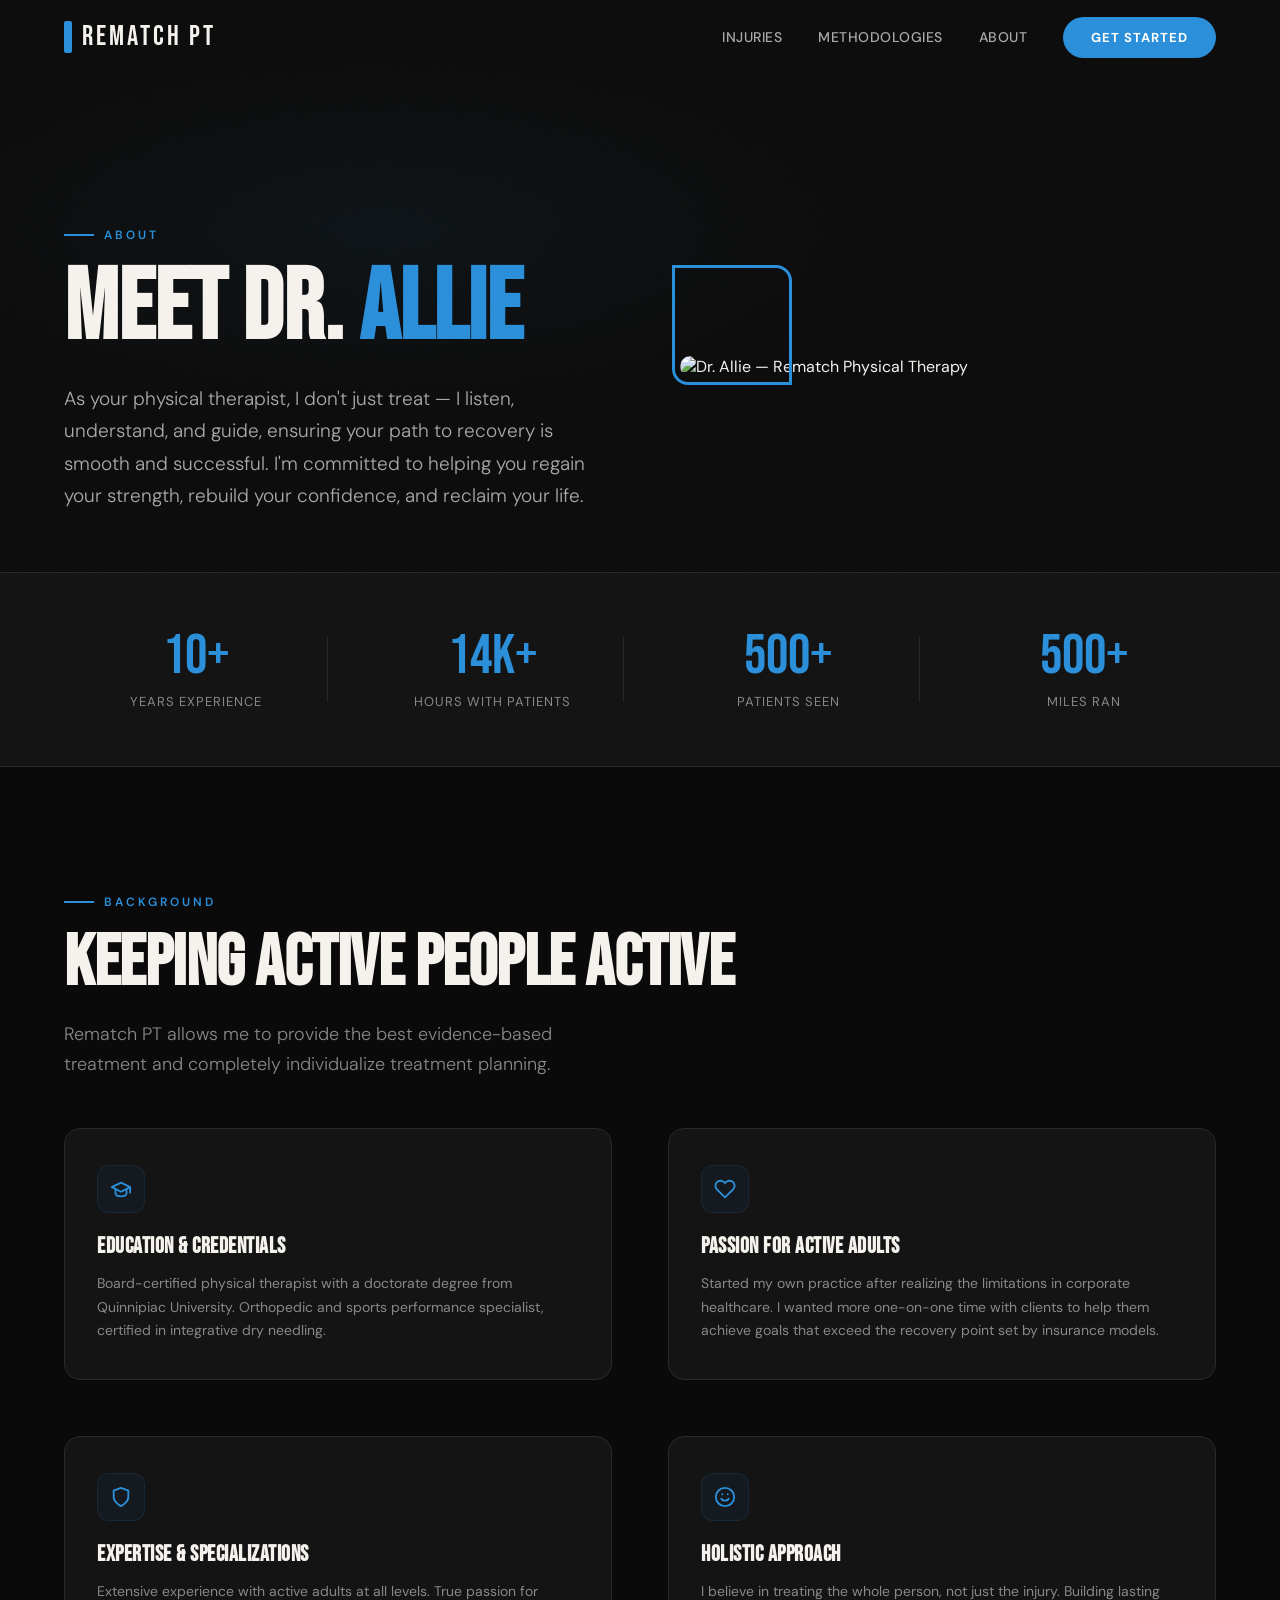
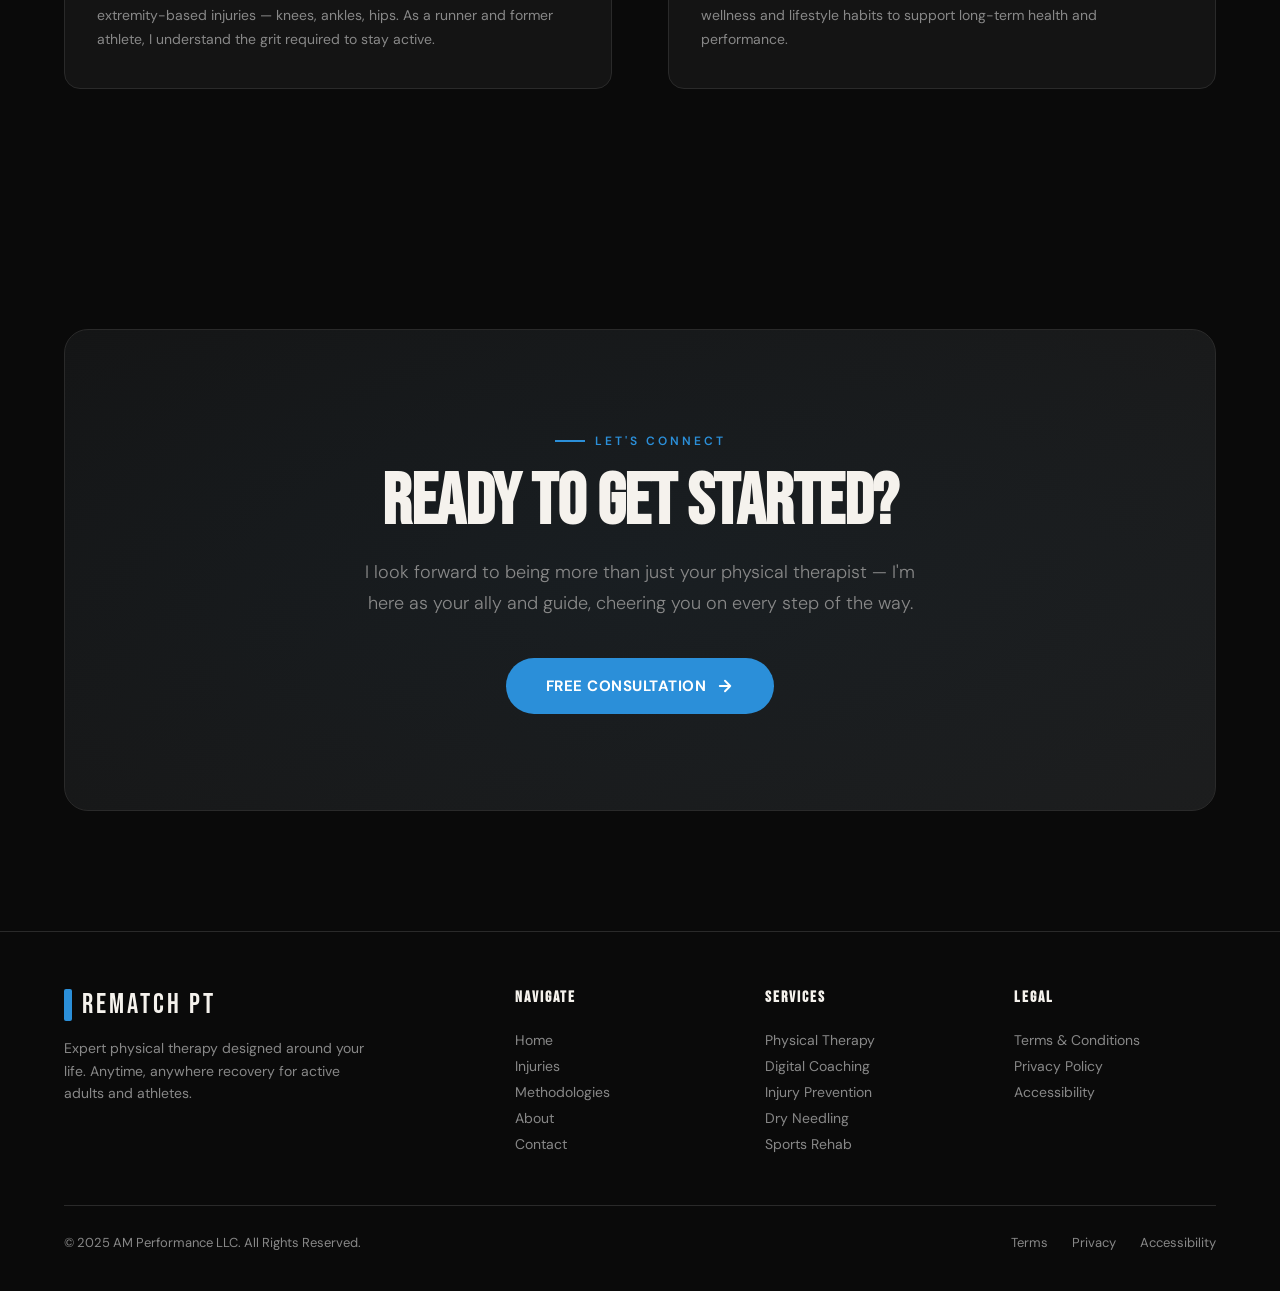
==== about.html @ 34f91edd "Initial commit — Rematch PT website" ====
<!DOCTYPE html>
<html lang="en">
<head>
<meta charset="UTF-8">
<meta name="viewport" content="width=device-width, initial-scale=1.0">
<title>About — Rematch Physical Therapy</title>
<link rel="preconnect" href="https://fonts.googleapis.com">
<link href="https://fonts.googleapis.com/css2?family=Bebas+Neue&family=DM+Sans:ital,wght@0,300;0,400;0,500;0,600;0,700;1,400&display=swap" rel="stylesheet">
<style>
:root {
  --black: #0a0a0a;
  --cream: #f5f2ed;
  --accent: #2b8fd9;
  --accent-dim: #005ea8;
  --gray-900: #141414;
  --gray-800: #1c1c1c;
  --gray-700: #2a2a2a;
  --gray-400: #888;
  --gray-300: #aaa;
  --font-display: 'Bebas Neue', sans-serif;
  --font-body: 'DM Sans', sans-serif;
}

* { margin: 0; padding: 0; box-sizing: border-box; }
html { scroll-behavior: smooth; -webkit-font-smoothing: antialiased; }
body { background: var(--black); color: var(--cream); font-family: var(--font-body); overflow-x: hidden; }
.container { max-width: 1280px; margin: 0 auto; padding: 0 clamp(20px, 5vw, 64px); }

/* ═══ NAV ═══ */
nav { position: fixed; top: 0; left: 0; right: 0; z-index: 100; padding: 20px 0; transition: background 0.4s; }
nav.scrolled { background: rgba(10,10,10,0.85); backdrop-filter: blur(20px); -webkit-backdrop-filter: blur(20px); }
nav .container { display: flex; align-items: center; justify-content: space-between; }
.logo { font-family: var(--font-display); font-size: 28px; letter-spacing: 3px; text-decoration: none; color: var(--cream); display: flex; align-items: center; gap: 10px; }
.logo-mark { width: 8px; height: 32px; background: var(--accent); border-radius: 2px; display: inline-block; }
.nav-links { display: flex; align-items: center; gap: 36px; list-style: none; }
.nav-links a { font-size: 14px; font-weight: 500; letter-spacing: 0.5px; text-decoration: none; color: var(--gray-300); transition: color 0.3s; text-transform: uppercase; }
.nav-links a:hover { color: var(--cream); }
.nav-cta { background: var(--accent) !important; color: #fff !important; padding: 12px 28px; border-radius: 100px; font-weight: 700 !important; font-size: 13px !important; letter-spacing: 1px !important; transition: transform 0.3s, box-shadow 0.3s !important; }
.nav-cta:hover { transform: translateY(-2px); box-shadow: 0 8px 30px rgba(43,143,217,0.25); }
.mobile-toggle { display: none; background: none; border: none; cursor: pointer; flex-direction: column; gap: 6px; padding: 4px; }
.mobile-toggle span { display: block; width: 28px; height: 2px; background: var(--cream); }

.btn-primary { display: inline-flex; align-items: center; gap: 10px; background: var(--accent); color: #fff; padding: 18px 40px; border-radius: 100px; font-size: 15px; font-weight: 700; letter-spacing: 0.5px; text-decoration: none; text-transform: uppercase; transition: transform 0.3s, box-shadow 0.3s; }
.btn-primary:hover { transform: translateY(-3px); box-shadow: 0 12px 40px rgba(43,143,217,0.3); }
.btn-primary svg { width: 18px; height: 18px; transition: transform 0.3s; }
.btn-primary:hover svg { transform: translateX(4px); }

section { padding: clamp(80px, 10vw, 140px) 0; }
.section-eyebrow { display: inline-flex; align-items: center; gap: 10px; font-size: 12px; font-weight: 600; letter-spacing: 3px; text-transform: uppercase; color: var(--accent); margin-bottom: 20px; }
.section-eyebrow::before { content: ''; width: 30px; height: 2px; background: var(--accent); }
.section-title { font-family: var(--font-display); font-size: clamp(40px, 6vw, 72px); line-height: 0.95; letter-spacing: -0.5px; max-width: 700px; }
.section-subtitle { font-size: clamp(16px, 1.5vw, 18px); line-height: 1.7; color: var(--gray-400); max-width: 560px; margin-top: 20px; font-weight: 300; }

/* ═══ ABOUT HERO ═══ */
.about-hero {
  padding: 160px 0 0;
  position: relative;
  overflow: hidden;
}

.about-hero-bg {
  position: absolute; inset: 0;
  background: radial-gradient(ellipse 60% 50% at 30% 40%, rgba(43,143,217,0.06) 0%, transparent 60%);
}

.about-hero-grain {
  position: absolute; inset: 0; opacity: 0.035;
  background-image: url("data:image/svg+xml,%3Csvg viewBox='0 0 256 256' xmlns='http://www.w3.org/2000/svg'%3E%3Cfilter id='n'%3E%3CfeTurbulence type='fractalNoise' baseFrequency='0.9' numOctaves='4' stitchTiles='stitch'/%3E%3C/filter%3E%3Crect width='100%25' height='100%25' filter='url(%23n)'/%3E%3C/svg%3E");
  background-size: 200px;
}

.about-hero .container {
  position: relative; z-index: 1;
  display: grid;
  grid-template-columns: 1fr 1fr;
  gap: 80px;
  align-items: center;
}

.about-hero-content {
  padding: 60px 0;
}

.about-hero-content .section-eyebrow { opacity: 0; animation: fadeUp 0.8s 0.2s forwards; }
.about-hero-content h1 {
  font-family: var(--font-display);
  font-size: clamp(56px, 8vw, 100px);
  line-height: 0.92;
  opacity: 0; animation: fadeUp 0.8s 0.4s forwards;
}
.about-hero-content h1 em { font-style: normal; color: var(--accent); }
.about-hero-content .intro-text {
  font-size: clamp(16px, 1.8vw, 19px);
  line-height: 1.7; color: var(--gray-300);
  margin-top: 28px; font-weight: 300;
  opacity: 0; animation: fadeUp 0.8s 0.6s forwards;
}

.about-hero-img {
  position: relative;
  opacity: 0; animation: fadeUp 0.8s 0.5s forwards;
}

.about-hero-img img {
  width: 100%;
  aspect-ratio: 3/4;
  object-fit: cover;
  border-radius: 16px;
  filter: grayscale(20%);
}

.about-hero-img-accent {
  position: absolute;
  bottom: -8px; left: -8px;
  width: 120px; height: 120px;
  border: 3px solid var(--accent);
  border-radius: 0 16px 0 16px;
}

/* ═══ STATS BAR ═══ */
.stats-bar {
  background: var(--gray-900);
  border-top: 1px solid var(--gray-700);
  border-bottom: 1px solid var(--gray-700);
  padding: 56px 0;
}

.stats-grid {
  display: grid;
  grid-template-columns: repeat(4, 1fr);
  gap: 32px;
  text-align: center;
}

.stat-item { position: relative; }
.stat-item:not(:last-child)::after {
  content: '';
  position: absolute;
  top: 10%; bottom: 10%;
  right: 0;
  width: 1px;
  background: var(--gray-700);
}

.stat-number {
  font-family: var(--font-display);
  font-size: clamp(40px, 5vw, 56px);
  color: var(--accent);
  line-height: 1;
}

.stat-text {
  font-size: 13px;
  color: var(--gray-400);
  text-transform: uppercase;
  letter-spacing: 1px;
  margin-top: 8px;
}

/* ═══ BIO SECTIONS ═══ */
.bio {
  padding: clamp(80px, 10vw, 120px) 0;
}

.bio-grid {
  display: grid;
  grid-template-columns: repeat(2, 1fr);
  gap: 56px;
  margin-top: 48px;
}

.bio-card {
  background: var(--gray-900);
  border: 1px solid var(--gray-700);
  border-radius: 16px;
  padding: 36px 32px;
  transition: border-color 0.4s, transform 0.4s;
  position: relative;
  overflow: hidden;
}

.bio-card::before {
  content: '';
  position: absolute;
  top: 0; left: 0; right: 0;
  height: 3px;
  background: var(--accent);
  transform: scaleX(0);
  transform-origin: left;
  transition: transform 0.4s;
}

.bio-card:hover { border-color: rgba(43,143,217,0.2); transform: translateY(-3px); }
.bio-card:hover::before { transform: scaleX(1); }

.bio-card-icon {
  width: 48px; height: 48px;
  background: rgba(43,143,217,0.06);
  border: 1px solid rgba(43,143,217,0.12);
  border-radius: 12px;
  display: flex; align-items: center; justify-content: center;
  margin-bottom: 20px;
}

.bio-card-icon svg { width: 22px; height: 22px; stroke: var(--accent); }

.bio-card h3 {
  font-family: var(--font-display);
  font-size: 22px; letter-spacing: 0.5px; margin-bottom: 12px;
}

.bio-card p {
  font-size: 14px; line-height: 1.7; color: var(--gray-400);
}

/* ═══ CTA ═══ */
.cta-section { padding: clamp(80px, 10vw, 120px) 0; }
.cta-block { text-align: center; background: linear-gradient(145deg, var(--gray-900), var(--gray-800)); border: 1px solid var(--gray-700); border-radius: 24px; padding: clamp(56px, 8vw, 96px) clamp(32px, 6vw, 80px); position: relative; overflow: hidden; }
.cta-block::before { content: ''; position: absolute; top: -50%; left: -50%; width: 200%; height: 200%; background: radial-gradient(ellipse at center, rgba(43,143,217,0.05), transparent 60%); }
.cta-block .section-eyebrow { justify-content: center; }
.cta-block .section-title { margin: 0 auto; max-width: 600px; position: relative; z-index: 1; }
.cta-block .section-subtitle { text-align: center; margin: 20px auto 0; position: relative; z-index: 1; }
.cta-block .btn-primary { margin-top: 40px; position: relative; z-index: 1; }

/* ═══ FOOTER ═══ */
footer { border-top: 1px solid var(--gray-700); padding: 56px 0 40px; }
.footer-grid { display: grid; grid-template-columns: 2fr 1fr 1fr 1fr; gap: 48px; margin-bottom: 48px; }
.footer-brand .logo { margin-bottom: 16px; }
.footer-brand p { font-size: 14px; color: var(--gray-400); line-height: 1.6; max-width: 300px; }
.footer-col h5 { font-family: var(--font-display); font-size: 16px; letter-spacing: 2px; margin-bottom: 20px; color: var(--cream); }
.footer-col a { display: block; font-size: 14px; color: var(--gray-400); text-decoration: none; padding: 4px 0; transition: color 0.3s; }
.footer-col a:hover { color: var(--accent); }
.footer-bottom { border-top: 1px solid var(--gray-700); padding-top: 28px; display: flex; justify-content: space-between; align-items: center; font-size: 13px; color: var(--gray-400); }
.footer-bottom a { color: var(--gray-400); text-decoration: none; transition: color 0.3s; }
.footer-bottom a:hover { color: var(--accent); }
.footer-legal { display: flex; gap: 24px; }

@keyframes fadeUp { from { opacity: 0; transform: translateY(24px); } to { opacity: 1; transform: translateY(0); } }
.reveal { opacity: 0; transform: translateY(30px); transition: opacity 0.7s, transform 0.7s; }
.reveal.visible { opacity: 1; transform: translateY(0); }

@media (max-width: 1024px) {
  .about-hero .container { grid-template-columns: 1fr; gap: 48px; }
  .about-hero-img { max-width: 400px; }
  .stats-grid { grid-template-columns: repeat(2, 1fr); gap: 40px; }
  .stat-item:not(:last-child)::after { display: none; }
  .bio-grid { grid-template-columns: 1fr; }
  .footer-grid { grid-template-columns: 1fr 1fr; }
}
@media (max-width: 768px) {
  .nav-links { display: none; }
  .mobile-toggle { display: flex; }
  .nav-links.open { display: flex; flex-direction: column; position: fixed; inset: 0; background: var(--black); justify-content: center; align-items: center; gap: 32px; z-index: 99; }
  .nav-links.open a { font-size: 24px; color: var(--cream); }
  .stats-grid { grid-template-columns: 1fr 1fr; }
  .footer-grid { grid-template-columns: 1fr; gap: 32px; }
  .footer-bottom { flex-direction: column; gap: 16px; text-align: center; }
  .footer-legal { flex-wrap: wrap; justify-content: center; }
}
</style>
</head>
<body>

<nav id="mainNav">
  <div class="container">
    <a href="/" class="logo"><span class="logo-mark"></span>REMATCH PT</a>
    <ul class="nav-links" id="navLinks">
      <li><a href="/injuries">Injuries</a></li>
      <li><a href="/methodologies">Methodologies</a></li>
      <li><a href="/about">About</a></li>
      <li><a href="/contact" class="nav-cta">Get Started</a></li>
    </ul>
    <button class="mobile-toggle" id="mobileToggle" aria-label="Toggle menu"><span></span><span></span><span></span></button>
  </div>
</nav>

<!-- ═══ ABOUT HERO ═══ -->
<section class="about-hero">
  <div class="about-hero-bg"></div>
  <div class="about-hero-grain"></div>
  <div class="container">
    <div class="about-hero-content">
      <div class="section-eyebrow">About</div>
      <h1>MEET DR. <em>ALLIE</em></h1>
      <p class="intro-text">As your physical therapist, I don't just treat — I listen, understand, and guide, ensuring your path to recovery is smooth and successful. I'm committed to helping you regain your strength, rebuild your confidence, and reclaim your life.</p>
    </div>
    <div class="about-hero-img">
      <img src="https://framerusercontent.com/images/oUNsfHefzk8HT4dImsUWDLniQ.jpeg" alt="Dr. Allie — Rematch Physical Therapy" loading="lazy">
      <div class="about-hero-img-accent"></div>
    </div>
  </div>
</section>

<!-- ═══ STATS BAR ═══ -->
<section class="stats-bar">
  <div class="container">
    <div class="stats-grid reveal">
      <div class="stat-item">
        <div class="stat-number">10+</div>
        <div class="stat-text">Years Experience</div>
      </div>
      <div class="stat-item">
        <div class="stat-number">14K+</div>
        <div class="stat-text">Hours with Patients</div>
      </div>
      <div class="stat-item">
        <div class="stat-number">500+</div>
        <div class="stat-text">Patients Seen</div>
      </div>
      <div class="stat-item">
        <div class="stat-number">500+</div>
        <div class="stat-text">Miles Ran</div>
      </div>
    </div>
  </div>
</section>

<!-- ═══ BIO ═══ -->
<section class="bio">
  <div class="container">
    <div class="reveal">
      <div class="section-eyebrow">Background</div>
      <h2 class="section-title">KEEPING ACTIVE PEOPLE ACTIVE</h2>
      <p class="section-subtitle">Rematch PT allows me to provide the best evidence-based treatment and completely individualize treatment planning.</p>
    </div>
    <div class="bio-grid">
      <div class="bio-card reveal">
        <div class="bio-card-icon">
          <svg viewBox="0 0 24 24" fill="none" stroke="currentColor" stroke-width="2" stroke-linecap="round" stroke-linejoin="round"><path d="M22 10v6M2 10l10-5 10 5-10 5z"/><path d="M6 12v5c0 2 3 3 6 3s6-1 6-3v-5"/></svg>
        </div>
        <h3>EDUCATION & CREDENTIALS</h3>
        <p>Board-certified physical therapist with a doctorate degree from Quinnipiac University. Orthopedic and sports performance specialist, certified in integrative dry needling.</p>
      </div>
      <div class="bio-card reveal">
        <div class="bio-card-icon">
          <svg viewBox="0 0 24 24" fill="none" stroke="currentColor" stroke-width="2" stroke-linecap="round" stroke-linejoin="round"><path d="M20.84 4.61a5.5 5.5 0 0 0-7.78 0L12 5.67l-1.06-1.06a5.5 5.5 0 0 0-7.78 7.78l1.06 1.06L12 21.23l7.78-7.78 1.06-1.06a5.5 5.5 0 0 0 0-7.78z"/></svg>
        </div>
        <h3>PASSION FOR ACTIVE ADULTS</h3>
        <p>Started my own practice after realizing the limitations in corporate healthcare. I wanted more one-on-one time with clients to help them achieve goals that exceed the recovery point set by insurance models.</p>
      </div>
      <div class="bio-card reveal">
        <div class="bio-card-icon">
          <svg viewBox="0 0 24 24" fill="none" stroke="currentColor" stroke-width="2" stroke-linecap="round" stroke-linejoin="round"><path d="M12 22s8-4 8-10V5l-8-3-8 3v7c0 6 8 10 8 10z"/></svg>
        </div>
        <h3>EXPERTISE & SPECIALIZATIONS</h3>
        <p>Extensive experience with active adults at all levels. True passion for extremity-based injuries — knees, ankles, hips. As a runner and former athlete, I understand the grit required to stay active.</p>
      </div>
      <div class="bio-card reveal">
        <div class="bio-card-icon">
          <svg viewBox="0 0 24 24" fill="none" stroke="currentColor" stroke-width="2" stroke-linecap="round" stroke-linejoin="round"><circle cx="12" cy="12" r="10"/><path d="M8 14s1.5 2 4 2 4-2 4-2M9 9h.01M15 9h.01"/></svg>
        </div>
        <h3>HOLISTIC APPROACH</h3>
        <p>I believe in treating the whole person, not just the injury. Building lasting wellness and lifestyle habits to support long-term health and performance.</p>
      </div>
    </div>
  </div>
</section>

<!-- ═══ CTA ═══ -->
<section class="cta-section">
  <div class="container">
    <div class="cta-block reveal">
      <div class="section-eyebrow">Let's Connect</div>
      <h2 class="section-title">READY TO GET STARTED?</h2>
      <p class="section-subtitle">I look forward to being more than just your physical therapist — I'm here as your ally and guide, cheering you on every step of the way.</p>
      <a href="/contact" class="btn-primary">Free Consultation <svg viewBox="0 0 24 24" fill="none" stroke="currentColor" stroke-width="2.5" stroke-linecap="round" stroke-linejoin="round"><path d="M5 12h14M12 5l7 7-7 7"/></svg></a>
    </div>
  </div>
</section>

<footer>
  <div class="container">
    <div class="footer-grid">
      <div class="footer-brand"><a href="/" class="logo"><span class="logo-mark"></span>REMATCH PT</a><p>Expert physical therapy designed around your life. Anytime, anywhere recovery for active adults and athletes.</p></div>
      <div class="footer-col"><h5>NAVIGATE</h5><a href="/">Home</a><a href="/injuries">Injuries</a><a href="/methodologies">Methodologies</a><a href="/about">About</a><a href="/contact">Contact</a></div>
      <div class="footer-col"><h5>SERVICES</h5><a href="/injuries">Physical Therapy</a><a href="/injuries">Digital Coaching</a><a href="/injuries">Injury Prevention</a><a href="/injuries">Dry Needling</a><a href="/injuries">Sports Rehab</a></div>
      <div class="footer-col"><h5>LEGAL</h5><a href="/terms">Terms & Conditions</a><a href="/privacy">Privacy Policy</a><a href="/accessibility">Accessibility</a></div>
    </div>
    <div class="footer-bottom"><span>&copy; 2025 AM Performance LLC. All Rights Reserved.</span><div class="footer-legal"><a href="/terms">Terms</a><a href="/privacy">Privacy</a><a href="/accessibility">Accessibility</a></div></div>
  </div>
</footer>

<script>
const nav = document.getElementById('mainNav');
window.addEventListener('scroll', () => { nav.classList.toggle('scrolled', window.scrollY > 40); });
document.getElementById('mobileToggle').addEventListener('click', () => { document.getElementById('navLinks').classList.toggle('open'); });
const reveals = document.querySelectorAll('.reveal');
const observer = new IntersectionObserver((entries) => {
  entries.forEach((entry, i) => { if (entry.isIntersecting) { setTimeout(() => entry.target.classList.add('visible'), i * 80); observer.unobserve(entry.target); } });
}, { threshold: 0.1, rootMargin: '0px 0px -40px 0px' });
reveals.forEach(el => observer.observe(el));
</script>
</body>
</html>
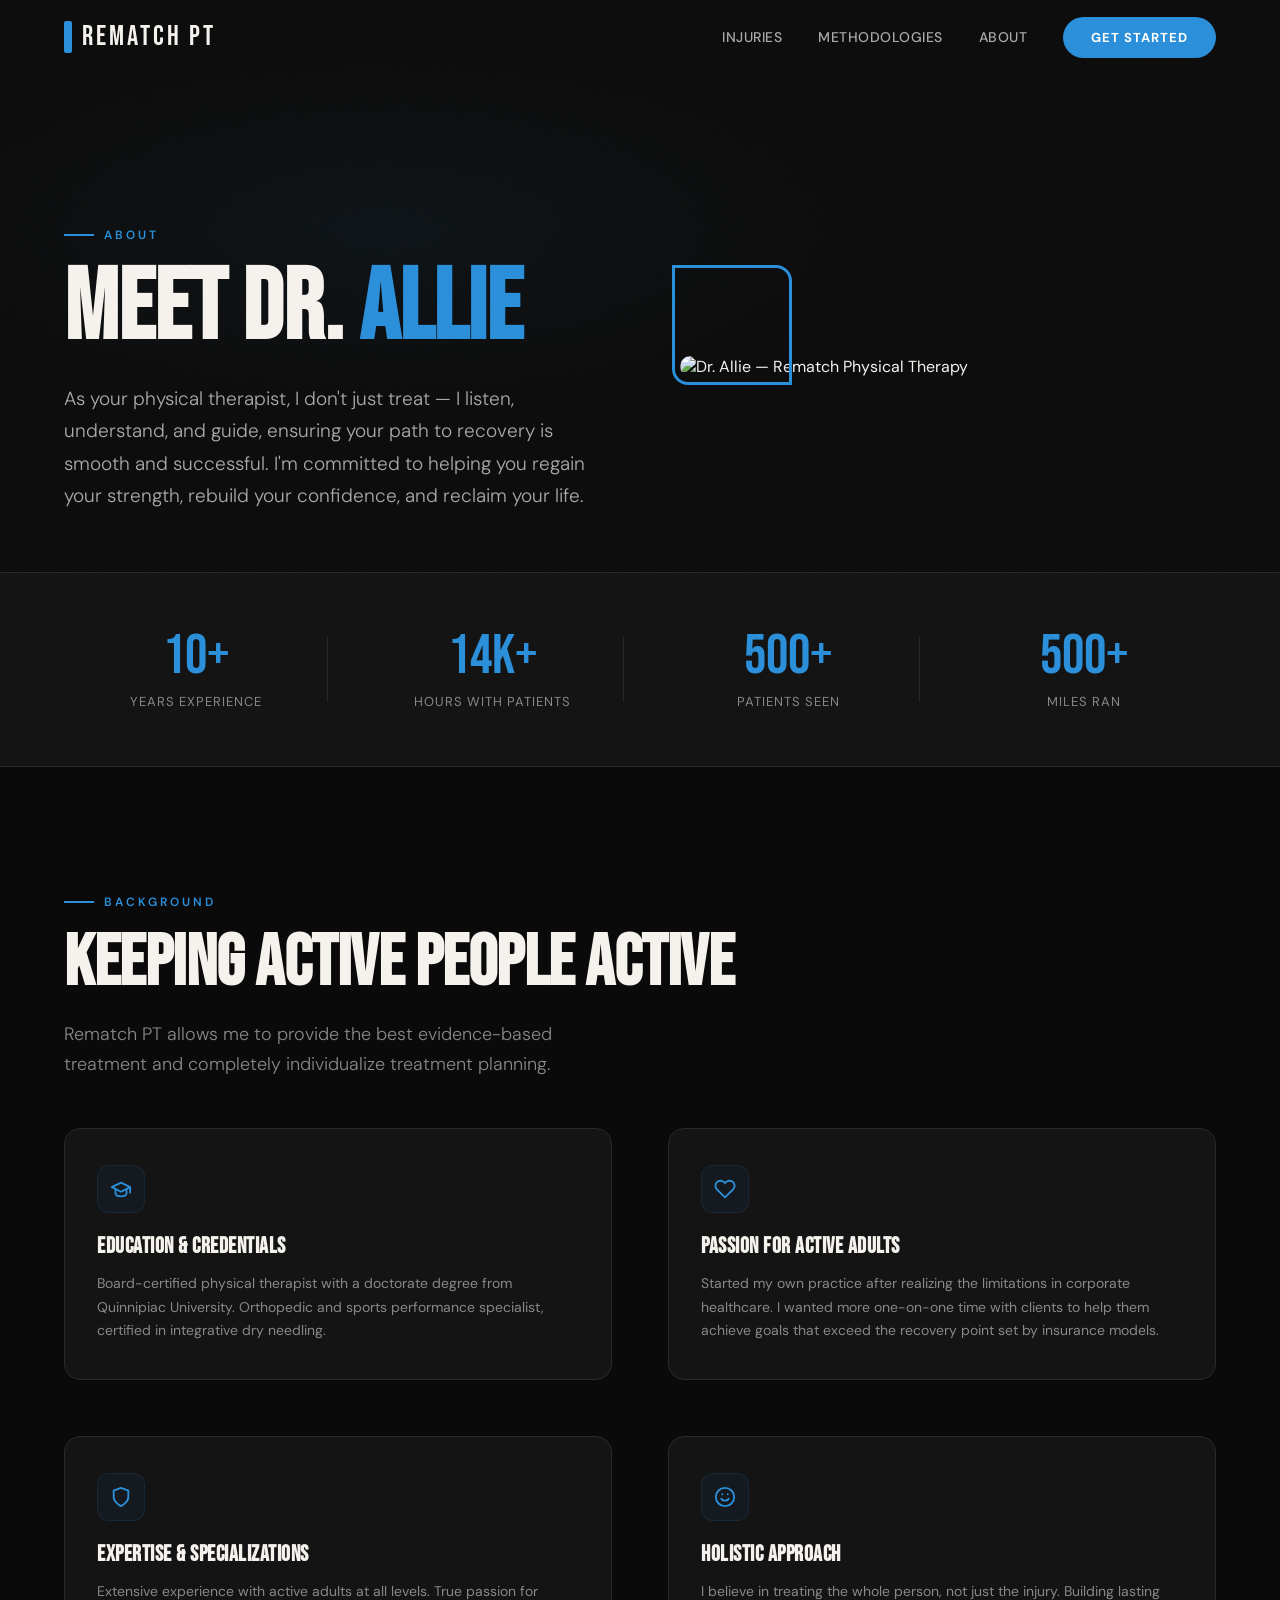
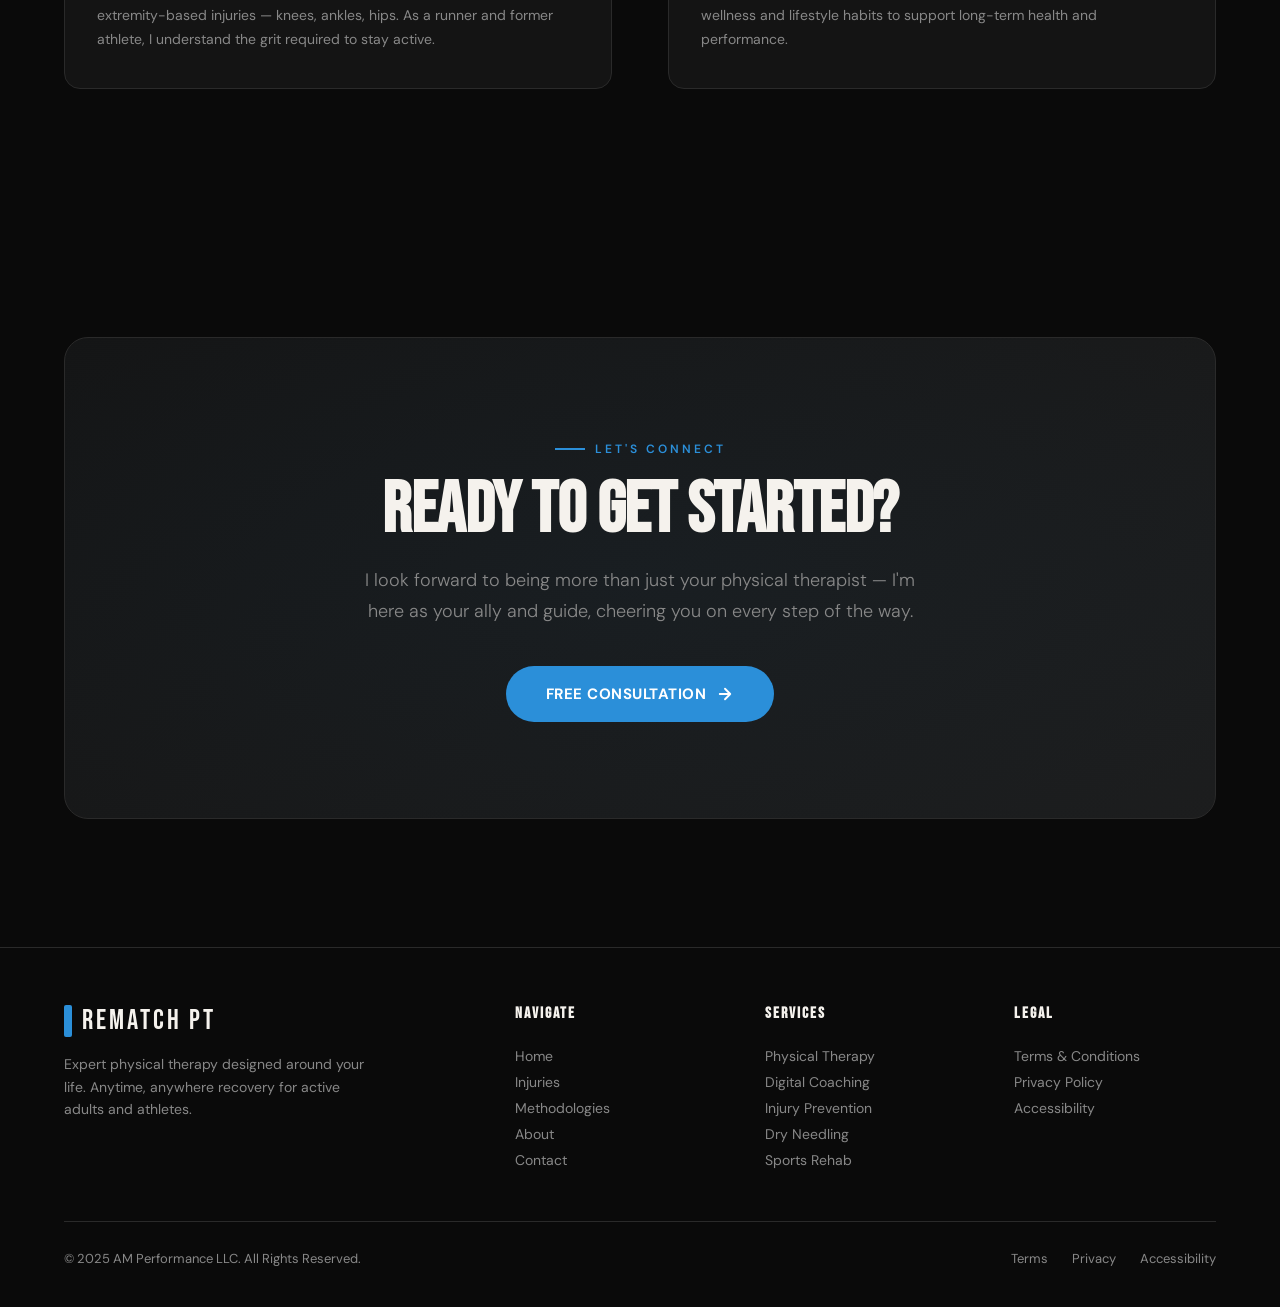
==== commit db92908c: "Refactor all HTML to use external CSS only - Moved all remaining inline <style> blocks into styles.c" ====
--- a/about.html
+++ b/about.html
@@ -6,269 +6,18 @@
 <title>About — Rematch Physical Therapy</title>
 <link rel="preconnect" href="https://fonts.googleapis.com">
 <link href="https://fonts.googleapis.com/css2?family=Bebas+Neue&family=DM+Sans:ital,wght@0,300;0,400;0,500;0,600;0,700;1,400&display=swap" rel="stylesheet">
-<style>
-:root {
-  --black: #0a0a0a;
-  --cream: #f5f2ed;
-  --accent: #2b8fd9;
-  --accent-dim: #005ea8;
-  --gray-900: #141414;
-  --gray-800: #1c1c1c;
-  --gray-700: #2a2a2a;
-  --gray-400: #888;
-  --gray-300: #aaa;
-  --font-display: 'Bebas Neue', sans-serif;
-  --font-body: 'DM Sans', sans-serif;
-}
-
-* { margin: 0; padding: 0; box-sizing: border-box; }
-html { scroll-behavior: smooth; -webkit-font-smoothing: antialiased; }
-body { background: var(--black); color: var(--cream); font-family: var(--font-body); overflow-x: hidden; }
-.container { max-width: 1280px; margin: 0 auto; padding: 0 clamp(20px, 5vw, 64px); }
-
-/* ═══ NAV ═══ */
-nav { position: fixed; top: 0; left: 0; right: 0; z-index: 100; padding: 20px 0; transition: background 0.4s; }
-nav.scrolled { background: rgba(10,10,10,0.85); backdrop-filter: blur(20px); -webkit-backdrop-filter: blur(20px); }
-nav .container { display: flex; align-items: center; justify-content: space-between; }
-.logo { font-family: var(--font-display); font-size: 28px; letter-spacing: 3px; text-decoration: none; color: var(--cream); display: flex; align-items: center; gap: 10px; }
-.logo-mark { width: 8px; height: 32px; background: var(--accent); border-radius: 2px; display: inline-block; }
-.nav-links { display: flex; align-items: center; gap: 36px; list-style: none; }
-.nav-links a { font-size: 14px; font-weight: 500; letter-spacing: 0.5px; text-decoration: none; color: var(--gray-300); transition: color 0.3s; text-transform: uppercase; }
-.nav-links a:hover { color: var(--cream); }
-.nav-cta { background: var(--accent) !important; color: #fff !important; padding: 12px 28px; border-radius: 100px; font-weight: 700 !important; font-size: 13px !important; letter-spacing: 1px !important; transition: transform 0.3s, box-shadow 0.3s !important; }
-.nav-cta:hover { transform: translateY(-2px); box-shadow: 0 8px 30px rgba(43,143,217,0.25); }
-.mobile-toggle { display: none; background: none; border: none; cursor: pointer; flex-direction: column; gap: 6px; padding: 4px; }
-.mobile-toggle span { display: block; width: 28px; height: 2px; background: var(--cream); }
-
-.btn-primary { display: inline-flex; align-items: center; gap: 10px; background: var(--accent); color: #fff; padding: 18px 40px; border-radius: 100px; font-size: 15px; font-weight: 700; letter-spacing: 0.5px; text-decoration: none; text-transform: uppercase; transition: transform 0.3s, box-shadow 0.3s; }
-.btn-primary:hover { transform: translateY(-3px); box-shadow: 0 12px 40px rgba(43,143,217,0.3); }
-.btn-primary svg { width: 18px; height: 18px; transition: transform 0.3s; }
-.btn-primary:hover svg { transform: translateX(4px); }
-
-section { padding: clamp(80px, 10vw, 140px) 0; }
-.section-eyebrow { display: inline-flex; align-items: center; gap: 10px; font-size: 12px; font-weight: 600; letter-spacing: 3px; text-transform: uppercase; color: var(--accent); margin-bottom: 20px; }
-.section-eyebrow::before { content: ''; width: 30px; height: 2px; background: var(--accent); }
-.section-title { font-family: var(--font-display); font-size: clamp(40px, 6vw, 72px); line-height: 0.95; letter-spacing: -0.5px; max-width: 700px; }
-.section-subtitle { font-size: clamp(16px, 1.5vw, 18px); line-height: 1.7; color: var(--gray-400); max-width: 560px; margin-top: 20px; font-weight: 300; }
-
-/* ═══ ABOUT HERO ═══ */
-.about-hero {
-  padding: 160px 0 0;
-  position: relative;
-  overflow: hidden;
-}
-
-.about-hero-bg {
-  position: absolute; inset: 0;
-  background: radial-gradient(ellipse 60% 50% at 30% 40%, rgba(43,143,217,0.06) 0%, transparent 60%);
-}
-
-.about-hero-grain {
-  position: absolute; inset: 0; opacity: 0.035;
-  background-image: url("data:image/svg+xml,%3Csvg viewBox='0 0 256 256' xmlns='http://www.w3.org/2000/svg'%3E%3Cfilter id='n'%3E%3CfeTurbulence type='fractalNoise' baseFrequency='0.9' numOctaves='4' stitchTiles='stitch'/%3E%3C/filter%3E%3Crect width='100%25' height='100%25' filter='url(%23n)'/%3E%3C/svg%3E");
-  background-size: 200px;
-}
-
-.about-hero .container {
-  position: relative; z-index: 1;
-  display: grid;
-  grid-template-columns: 1fr 1fr;
-  gap: 80px;
-  align-items: center;
-}
-
-.about-hero-content {
-  padding: 60px 0;
-}
-
-.about-hero-content .section-eyebrow { opacity: 0; animation: fadeUp 0.8s 0.2s forwards; }
-.about-hero-content h1 {
-  font-family: var(--font-display);
-  font-size: clamp(56px, 8vw, 100px);
-  line-height: 0.92;
-  opacity: 0; animation: fadeUp 0.8s 0.4s forwards;
-}
-.about-hero-content h1 em { font-style: normal; color: var(--accent); }
-.about-hero-content .intro-text {
-  font-size: clamp(16px, 1.8vw, 19px);
-  line-height: 1.7; color: var(--gray-300);
-  margin-top: 28px; font-weight: 300;
-  opacity: 0; animation: fadeUp 0.8s 0.6s forwards;
-}
-
-.about-hero-img {
-  position: relative;
-  opacity: 0; animation: fadeUp 0.8s 0.5s forwards;
-}
-
-.about-hero-img img {
-  width: 100%;
-  aspect-ratio: 3/4;
-  object-fit: cover;
-  border-radius: 16px;
-  filter: grayscale(20%);
-}
-
-.about-hero-img-accent {
-  position: absolute;
-  bottom: -8px; left: -8px;
-  width: 120px; height: 120px;
-  border: 3px solid var(--accent);
-  border-radius: 0 16px 0 16px;
-}
-
-/* ═══ STATS BAR ═══ */
-.stats-bar {
-  background: var(--gray-900);
-  border-top: 1px solid var(--gray-700);
-  border-bottom: 1px solid var(--gray-700);
-  padding: 56px 0;
-}
-
-.stats-grid {
-  display: grid;
-  grid-template-columns: repeat(4, 1fr);
-  gap: 32px;
-  text-align: center;
-}
-
-.stat-item { position: relative; }
-.stat-item:not(:last-child)::after {
-  content: '';
-  position: absolute;
-  top: 10%; bottom: 10%;
-  right: 0;
-  width: 1px;
-  background: var(--gray-700);
-}
-
-.stat-number {
-  font-family: var(--font-display);
-  font-size: clamp(40px, 5vw, 56px);
-  color: var(--accent);
-  line-height: 1;
-}
-
-.stat-text {
-  font-size: 13px;
-  color: var(--gray-400);
-  text-transform: uppercase;
-  letter-spacing: 1px;
-  margin-top: 8px;
-}
-
-/* ═══ BIO SECTIONS ═══ */
-.bio {
-  padding: clamp(80px, 10vw, 120px) 0;
-}
-
-.bio-grid {
-  display: grid;
-  grid-template-columns: repeat(2, 1fr);
-  gap: 56px;
-  margin-top: 48px;
-}
-
-.bio-card {
-  background: var(--gray-900);
-  border: 1px solid var(--gray-700);
-  border-radius: 16px;
-  padding: 36px 32px;
-  transition: border-color 0.4s, transform 0.4s;
-  position: relative;
-  overflow: hidden;
-}
-
-.bio-card::before {
-  content: '';
-  position: absolute;
-  top: 0; left: 0; right: 0;
-  height: 3px;
-  background: var(--accent);
-  transform: scaleX(0);
-  transform-origin: left;
-  transition: transform 0.4s;
-}
-
-.bio-card:hover { border-color: rgba(43,143,217,0.2); transform: translateY(-3px); }
-.bio-card:hover::before { transform: scaleX(1); }
-
-.bio-card-icon {
-  width: 48px; height: 48px;
-  background: rgba(43,143,217,0.06);
-  border: 1px solid rgba(43,143,217,0.12);
-  border-radius: 12px;
-  display: flex; align-items: center; justify-content: center;
-  margin-bottom: 20px;
-}
-
-.bio-card-icon svg { width: 22px; height: 22px; stroke: var(--accent); }
-
-.bio-card h3 {
-  font-family: var(--font-display);
-  font-size: 22px; letter-spacing: 0.5px; margin-bottom: 12px;
-}
-
-.bio-card p {
-  font-size: 14px; line-height: 1.7; color: var(--gray-400);
-}
-
-/* ═══ CTA ═══ */
-.cta-section { padding: clamp(80px, 10vw, 120px) 0; }
-.cta-block { text-align: center; background: linear-gradient(145deg, var(--gray-900), var(--gray-800)); border: 1px solid var(--gray-700); border-radius: 24px; padding: clamp(56px, 8vw, 96px) clamp(32px, 6vw, 80px); position: relative; overflow: hidden; }
-.cta-block::before { content: ''; position: absolute; top: -50%; left: -50%; width: 200%; height: 200%; background: radial-gradient(ellipse at center, rgba(43,143,217,0.05), transparent 60%); }
-.cta-block .section-eyebrow { justify-content: center; }
-.cta-block .section-title { margin: 0 auto; max-width: 600px; position: relative; z-index: 1; }
-.cta-block .section-subtitle { text-align: center; margin: 20px auto 0; position: relative; z-index: 1; }
-.cta-block .btn-primary { margin-top: 40px; position: relative; z-index: 1; }
-
-/* ═══ FOOTER ═══ */
-footer { border-top: 1px solid var(--gray-700); padding: 56px 0 40px; }
-.footer-grid { display: grid; grid-template-columns: 2fr 1fr 1fr 1fr; gap: 48px; margin-bottom: 48px; }
-.footer-brand .logo { margin-bottom: 16px; }
-.footer-brand p { font-size: 14px; color: var(--gray-400); line-height: 1.6; max-width: 300px; }
-.footer-col h5 { font-family: var(--font-display); font-size: 16px; letter-spacing: 2px; margin-bottom: 20px; color: var(--cream); }
-.footer-col a { display: block; font-size: 14px; color: var(--gray-400); text-decoration: none; padding: 4px 0; transition: color 0.3s; }
-.footer-col a:hover { color: var(--accent); }
-.footer-bottom { border-top: 1px solid var(--gray-700); padding-top: 28px; display: flex; justify-content: space-between; align-items: center; font-size: 13px; color: var(--gray-400); }
-.footer-bottom a { color: var(--gray-400); text-decoration: none; transition: color 0.3s; }
-.footer-bottom a:hover { color: var(--accent); }
-.footer-legal { display: flex; gap: 24px; }
-
-@keyframes fadeUp { from { opacity: 0; transform: translateY(24px); } to { opacity: 1; transform: translateY(0); } }
-.reveal { opacity: 0; transform: translateY(30px); transition: opacity 0.7s, transform 0.7s; }
-.reveal.visible { opacity: 1; transform: translateY(0); }
-
-@media (max-width: 1024px) {
-  .about-hero .container { grid-template-columns: 1fr; gap: 48px; }
-  .about-hero-img { max-width: 400px; }
-  .stats-grid { grid-template-columns: repeat(2, 1fr); gap: 40px; }
-  .stat-item:not(:last-child)::after { display: none; }
-  .bio-grid { grid-template-columns: 1fr; }
-  .footer-grid { grid-template-columns: 1fr 1fr; }
-}
-@media (max-width: 768px) {
-  .nav-links { display: none; }
-  .mobile-toggle { display: flex; }
-  .nav-links.open { display: flex; flex-direction: column; position: fixed; inset: 0; background: var(--black); justify-content: center; align-items: center; gap: 32px; z-index: 99; }
-  .nav-links.open a { font-size: 24px; color: var(--cream); }
-  .stats-grid { grid-template-columns: 1fr 1fr; }
-  .footer-grid { grid-template-columns: 1fr; gap: 32px; }
-  .footer-bottom { flex-direction: column; gap: 16px; text-align: center; }
-  .footer-legal { flex-wrap: wrap; justify-content: center; }
-}
-</style>
+<link rel="stylesheet" href="styles.css">
 </head>
 <body>
 
 <nav id="mainNav">
   <div class="container">
-    <a href="/" class="logo"><span class="logo-mark"></span>REMATCH PT</a>
+    <a href="index.html" class="logo"><span class="logo-mark"></span>REMATCH PT</a>
     <ul class="nav-links" id="navLinks">
-      <li><a href="/injuries">Injuries</a></li>
-      <li><a href="/methodologies">Methodologies</a></li>
-      <li><a href="/about">About</a></li>
-      <li><a href="/contact" class="nav-cta">Get Started</a></li>
+      <li><a href="injuries.html">Injuries</a></li>
+      <li><a href="methodologies.html">Methodologies</a></li>
+      <li><a href="about.html">About</a></li>
+      <li><a href="contact.html" class="nav-cta">Get Started</a></li>
     </ul>
     <button class="mobile-toggle" id="mobileToggle" aria-label="Toggle menu"><span></span><span></span><span></span></button>
   </div>
@@ -277,7 +26,7 @@
 <!-- ═══ ABOUT HERO ═══ -->
 <section class="about-hero">
   <div class="about-hero-bg"></div>
-  <div class="about-hero-grain"></div>
+  <div class="noise-overlay"></div>
   <div class="container">
     <div class="about-hero-content">
       <div class="section-eyebrow">About</div>
@@ -297,19 +46,19 @@
     <div class="stats-grid reveal">
       <div class="stat-item">
         <div class="stat-number">10+</div>
-        <div class="stat-text">Years Experience</div>
+        <div class="stat-label">Years Experience</div>
       </div>
       <div class="stat-item">
         <div class="stat-number">14K+</div>
-        <div class="stat-text">Hours with Patients</div>
+        <div class="stat-label">Hours with Patients</div>
       </div>
       <div class="stat-item">
         <div class="stat-number">500+</div>
-        <div class="stat-text">Patients Seen</div>
+        <div class="stat-label">Patients Seen</div>
       </div>
       <div class="stat-item">
         <div class="stat-number">500+</div>
-        <div class="stat-text">Miles Ran</div>
+        <div class="stat-label">Miles Ran</div>
       </div>
     </div>
   </div>
@@ -363,7 +112,7 @@
       <div class="section-eyebrow">Let's Connect</div>
       <h2 class="section-title">READY TO GET STARTED?</h2>
       <p class="section-subtitle">I look forward to being more than just your physical therapist — I'm here as your ally and guide, cheering you on every step of the way.</p>
-      <a href="/contact" class="btn-primary">Free Consultation <svg viewBox="0 0 24 24" fill="none" stroke="currentColor" stroke-width="2.5" stroke-linecap="round" stroke-linejoin="round"><path d="M5 12h14M12 5l7 7-7 7"/></svg></a>
+      <a href="contact.html" class="btn-primary">Free Consultation <svg viewBox="0 0 24 24" fill="none" stroke="currentColor" stroke-width="2.5" stroke-linecap="round" stroke-linejoin="round"><path d="M5 12h14M12 5l7 7-7 7"/></svg></a>
     </div>
   </div>
 </section>
@@ -371,8 +120,8 @@
 <footer>
   <div class="container">
     <div class="footer-grid">
-      <div class="footer-brand"><a href="/" class="logo"><span class="logo-mark"></span>REMATCH PT</a><p>Expert physical therapy designed around your life. Anytime, anywhere recovery for active adults and athletes.</p></div>
-      <div class="footer-col"><h5>NAVIGATE</h5><a href="/">Home</a><a href="/injuries">Injuries</a><a href="/methodologies">Methodologies</a><a href="/about">About</a><a href="/contact">Contact</a></div>
+    <div class="footer-brand"><a href="index.html" class="logo"><span class="logo-mark"></span>REMATCH PT</a><p>Expert physical therapy designed around your life. Anytime, anywhere recovery for active adults and athletes.</p></div>
+    <div class="footer-col"><h5>NAVIGATE</h5><a href="index.html">Home</a><a href="injuries.html">Injuries</a><a href="methodologies.html">Methodologies</a><a href="about.html">About</a><a href="contact.html">Contact</a></div>
       <div class="footer-col"><h5>SERVICES</h5><a href="/injuries">Physical Therapy</a><a href="/injuries">Digital Coaching</a><a href="/injuries">Injury Prevention</a><a href="/injuries">Dry Needling</a><a href="/injuries">Sports Rehab</a></div>
       <div class="footer-col"><h5>LEGAL</h5><a href="/terms">Terms & Conditions</a><a href="/privacy">Privacy Policy</a><a href="/accessibility">Accessibility</a></div>
     </div>
--- a/styles.css
+++ b/styles.css
@@ -0,0 +1,1638 @@
+/* ═══════════════════════════════════════════════════════════════
+   REMATCH PT — styles.css
+   ═══════════════════════════════════════════════════════════════ */
+
+
+/* ═══════════════════════════════════════════════════════════════
+   1. CSS VARIABLES
+   ═══════════════════════════════════════════════════════════════ */
+:root {
+  /* ── Core palette ── */
+  --black:  #0a0a0a;
+  --cream:  #f5f2ed;
+  --accent: #2b8fd9;
+
+  /* ── Accent alpha scale (for backgrounds, borders, glows) ── */
+  --accent-bg:           rgba(43, 143, 217, 0.06);
+  --accent-bg-strong:    rgba(43, 143, 217, 0.10);
+  --accent-border:       rgba(43, 143, 217, 0.12);
+  --accent-border-hover: rgba(43, 143, 217, 0.20);
+  --accent-glow:         rgba(43, 143, 217, 0.25);
+  --accent-shadow:       rgba(43, 143, 217, 0.30);
+
+  /* ── Error / negative state ──
+     ⚠ FLAG: previously hardcoded as #ff5050 in 6 places; now centralised */
+  --error:        #ff5050;
+  --error-bg:     rgba(255, 80, 80, 0.08);
+  --error-border: rgba(255, 80, 80, 0.15);
+
+  /* ── Neutral grays ── */
+  --gray-900: #141414;
+  --gray-800: #1c1c1c;
+  --gray-700: #2a2a2a;
+  --gray-400: #888;
+  --gray-300: #aaa;
+
+  /* ── Nav glass effect ── */
+  --black-glass: rgba(10, 10, 10, 0.85);
+
+  /* ── Typography ── */
+  --font-display: 'Bebas Neue', sans-serif;
+  --font-body:    'DM Sans', sans-serif;
+
+  /* ── Spacing scale ── */
+  --space-xs:  4px;
+  --space-sm:  8px;
+  --space-md:  16px;
+  --space-lg:  24px;
+  --space-xl:  40px;
+  --space-2xl: 56px;
+  --space-3xl: 80px;
+
+  /* ── Border radius scale ── */
+  --radius-sm:   10px;
+  --radius-md:   14px;
+  --radius-lg:   16px;
+  --radius-xl:   24px;
+  --radius-full: 100px;
+
+  /* ── Removed / flagged ──────────────────────────────────────
+     --white: #f5f2ed   ⚠ duplicate of --cream, removed
+     --accent-dim: #005ea8  ⚠ declared but never referenced, removed
+     ─────────────────────────────────────────────────────────── */
+}
+
+
+/* ═══════════════════════════════════════════════════════════════
+   2. RESET & BASE
+   ═══════════════════════════════════════════════════════════════ */
+* { margin: 0; padding: 0; box-sizing: border-box; }
+
+html {
+  scroll-behavior: smooth;
+  -webkit-font-smoothing: antialiased;
+}
+
+body {
+  background: var(--black);
+  color: var(--cream);
+  font-family: var(--font-body);
+  overflow-x: hidden;
+}
+
+
+/* ═══════════════════════════════════════════════════════════════
+   3. LAYOUT UTILITIES
+   ═══════════════════════════════════════════════════════════════ */
+.container {
+  max-width: 1280px;
+  margin: 0 auto;
+  padding: 0 clamp(20px, 5vw, 64px);
+}
+
+/* Reusable noise / film-grain overlay — applied as an empty child div */
+.noise-overlay {
+  position: absolute;
+  inset: 0;
+  opacity: 0.035;
+  background-image: url("data:image/svg+xml,%3Csvg viewBox='0 0 256 256' xmlns='http://www.w3.org/2000/svg'%3E%3Cfilter id='n'%3E%3CfeTurbulence type='fractalNoise' baseFrequency='0.9' numOctaves='4' stitchTiles='stitch'/%3E%3C/filter%3E%3Crect width='100%25' height='100%25' filter='url(%23n)'/%3E%3C/svg%3E");
+  background-size: 200px;
+  pointer-events: none;
+}
+
+
+/* ═══════════════════════════════════════════════════════════════
+   4. NAVIGATION
+   ═══════════════════════════════════════════════════════════════ */
+nav {
+  position: fixed;
+  top: 0; left: 0; right: 0;
+  z-index: 100;
+  padding: 20px 0;
+  transition: background 0.4s, backdrop-filter 0.4s;
+}
+
+nav.scrolled {
+  background: var(--black-glass);
+  backdrop-filter: blur(20px);
+  -webkit-backdrop-filter: blur(20px);
+}
+
+nav .container {
+  display: flex;
+  align-items: center;
+  justify-content: space-between;
+}
+
+.logo {
+  font-family: var(--font-display);
+  font-size: 28px;
+  letter-spacing: 3px;
+  text-decoration: none;
+  color: var(--cream);
+  display: flex;
+  align-items: center;
+  gap: 10px;
+}
+
+.logo-mark {
+  width: 8px;
+  height: 32px;
+  background: var(--accent);
+  border-radius: 2px;
+  display: inline-block;
+}
+
+.nav-links {
+  display: flex;
+  align-items: center;
+  gap: 36px;
+  list-style: none;
+}
+
+.nav-links a {
+  font-family: var(--font-body);
+  font-size: 14px;
+  font-weight: 500;
+  letter-spacing: 0.5px;
+  text-decoration: none;
+  color: var(--gray-300);
+  transition: color 0.3s;
+  text-transform: uppercase;
+}
+
+.nav-links a:hover { color: var(--cream); }
+
+/* ⚠ FLAG: !important overrides below exist because .nav-cta is also an .nav-links a.
+   Consider using a dedicated element (e.g. <li class="nav-cta-item">) instead. */
+.nav-cta {
+  background: var(--accent) !important;
+  color: #fff !important;
+  padding: 12px 28px;
+  border-radius: var(--radius-full);
+  font-weight: 700 !important;
+  font-size: 13px !important;
+  letter-spacing: 1px !important;
+  transition: transform 0.3s, box-shadow 0.3s !important;
+}
+
+.nav-cta:hover {
+  transform: translateY(-2px);
+  box-shadow: 0 8px 30px var(--accent-glow);
+}
+
+.mobile-toggle {
+  display: none;
+  background: none;
+  border: none;
+  cursor: pointer;
+  flex-direction: column;
+  gap: 6px;
+  padding: 4px;
+}
+
+.mobile-toggle span {
+  display: block;
+  width: 28px;
+  height: 2px;
+  background: var(--cream);
+  transition: transform 0.3s, opacity 0.3s;
+}
+
+
+/* ═══════════════════════════════════════════════════════════════
+   5. TYPOGRAPHY & SECTION UTILITIES
+   ═══════════════════════════════════════════════════════════════ */
+section {
+  padding: clamp(80px, 10vw, 140px) 0;
+}
+
+.section-eyebrow {
+  display: inline-flex;
+  align-items: center;
+  gap: 10px;
+  font-size: 12px;
+  font-weight: 600;
+  letter-spacing: 3px;
+  text-transform: uppercase;
+  color: var(--accent);
+  margin-bottom: 20px;
+}
+
+.section-eyebrow::before {
+  content: '';
+  width: 30px;
+  height: 2px;
+  background: var(--accent);
+}
+
+.section-title {
+  font-family: var(--font-display);
+  font-size: clamp(40px, 6vw, 72px);
+  line-height: 0.95;
+  letter-spacing: -0.5px;
+  max-width: 700px;
+}
+
+.section-subtitle {
+  font-size: clamp(16px, 1.5vw, 18px);
+  line-height: 1.7;
+  color: var(--gray-400);
+  max-width: 560px;
+  margin-top: 20px;
+  font-weight: 300;
+}
+
+/* Centered section header modifier — replaces scattered inline style="justify-content:center;"
+   and duplicated .X-header .section-eyebrow { justify-content: center } rules */
+.section-header--center { text-align: center; }
+.section-header--center .section-eyebrow  { justify-content: center; }
+.section-header--center .section-title    { margin-left: auto; margin-right: auto; }
+.section-header--center .section-subtitle { margin-left: auto; margin-right: auto; text-align: center; }
+
+
+/* ═══════════════════════════════════════════════════════════════
+   6. BUTTONS
+   ═══════════════════════════════════════════════════════════════ */
+.btn-primary {
+  display: inline-flex;
+  align-items: center;
+  gap: 10px;
+  background: var(--accent);
+  color: #fff;
+  padding: 18px 40px;
+  border-radius: var(--radius-full);
+  font-family: var(--font-body);
+  font-size: 15px;
+  font-weight: 700;
+  letter-spacing: 0.5px;
+  text-decoration: none;
+  text-transform: uppercase;
+  border: none;
+  cursor: pointer;
+  transition: transform 0.3s, box-shadow 0.3s;
+}
+
+.btn-primary:hover {
+  transform: translateY(-3px);
+  box-shadow: 0 12px 40px var(--accent-shadow);
+}
+
+.btn-primary svg {
+  width: 18px;
+  height: 18px;
+  transition: transform 0.3s;
+}
+
+.btn-primary:hover svg { transform: translateX(4px); }
+
+/* Full-width button variant (used on contact form) */
+.btn-full {
+  width: 100%;
+  justify-content: center;
+}
+
+.btn-ghost {
+  display: inline-flex;
+  align-items: center;
+  gap: 8px;
+  color: var(--cream);
+  text-decoration: none;
+  font-size: 14px;
+  font-weight: 500;
+  letter-spacing: 0.5px;
+  text-transform: uppercase;
+  padding: 18px 0;
+  transition: color 0.3s;
+}
+
+.btn-ghost:hover { color: var(--accent); }
+
+
+/* ═══════════════════════════════════════════════════════════════
+   7. ICON BOX UTILITY
+   ⚠ FLAG: previously defined separately as .about-value-icon,
+   .feature-icon, .body-card-icon, .bio-card-icon, .contact-detail-icon
+   — all share the same visual pattern (flex center, accent bg/border).
+   Sizes differ slightly (40px, 48px, 52px) so each class keeps its
+   own size; the shared visual rules live here.
+   ═══════════════════════════════════════════════════════════════ */
+.about-value-icon,
+.feature-icon,
+.body-card-icon,
+.bio-card-icon,
+.contact-detail-icon {
+  flex-shrink: 0;
+  background: var(--accent-bg);
+  border: 1px solid var(--accent-border);
+  display: flex;
+  align-items: center;
+  justify-content: center;
+}
+
+.about-value-icon svg,
+.feature-icon svg,
+.body-card-icon svg,
+.bio-card-icon svg,
+.contact-detail-icon svg {
+  stroke: var(--accent);
+}
+
+/* Individual sizes */
+.about-value-icon {
+  width: 40px; height: 40px;
+  border-radius: var(--radius-sm);
+}
+.about-value-icon svg { width: 20px; height: 20px; }
+
+.feature-icon {
+  width: 52px; height: 52px;
+  border-radius: 14px;
+  margin-bottom: var(--space-lg);
+}
+.feature-icon svg { width: 24px; height: 24px; }
+
+.body-card-icon,
+.bio-card-icon,
+.contact-detail-icon {
+  width: 48px; height: 48px;
+  border-radius: 12px;
+}
+.body-card-icon svg,
+.bio-card-icon svg  { width: 22px; height: 22px; }
+.contact-detail-icon svg { width: 20px; height: 20px; }
+
+.body-card-icon  { margin-bottom: 20px; }
+.bio-card-icon   { margin-bottom: 20px; }
+
+
+/* ═══════════════════════════════════════════════════════════════
+   8. PAGE: INDEX — HERO
+   ═══════════════════════════════════════════════════════════════ */
+.hero {
+  min-height: 100vh;
+  display: flex;
+  align-items: center;
+  position: relative;
+  overflow: hidden;
+  padding-top: 80px;
+}
+
+.hero-bg {
+  position: absolute;
+  inset: 0;
+  background:
+    radial-gradient(ellipse 80% 60% at 70% 40%, rgba(43,143,217,0.06) 0%, transparent 60%),
+    radial-gradient(ellipse 50% 80% at 20% 80%, rgba(43,143,217,0.03) 0%, transparent 60%);
+  z-index: 0;
+}
+
+.hero-content {
+  position: relative;
+  z-index: 1;
+  width: 100%;
+}
+
+.hero-eyebrow {
+  display: inline-flex;
+  align-items: center;
+  gap: 10px;
+  font-size: 13px;
+  font-weight: 600;
+  letter-spacing: 3px;
+  text-transform: uppercase;
+  color: var(--accent);
+  margin-bottom: 28px;
+  opacity: 0;
+  animation: fadeUp 0.8s 0.2s forwards;
+}
+
+.hero-eyebrow::before {
+  content: '';
+  width: 40px;
+  height: 2px;
+  background: var(--accent);
+}
+
+.hero h1 {
+  font-family: var(--font-display);
+  font-size: clamp(60px, 10vw, 140px);
+  line-height: 0.92;
+  letter-spacing: -1px;
+  color: var(--cream);
+  max-width: 900px;
+  opacity: 0;
+  animation: fadeUp 0.8s 0.4s forwards;
+}
+
+.hero h1 em {
+  font-style: normal;
+  color: var(--accent);
+}
+
+.hero-sub {
+  font-size: clamp(16px, 2vw, 20px);
+  line-height: 1.6;
+  color: var(--gray-400);
+  max-width: 520px;
+  margin-top: 32px;
+  font-weight: 300;
+  opacity: 0;
+  animation: fadeUp 0.8s 0.6s forwards;
+}
+
+.hero-actions {
+  display: flex;
+  align-items: center;
+  gap: var(--space-lg);
+  margin-top: 48px;
+  opacity: 0;
+  animation: fadeUp 0.8s 0.8s forwards;
+}
+
+.hero-stats {
+  display: flex;
+  gap: var(--space-2xl);
+  margin-top: var(--space-3xl);
+  padding-top: var(--space-xl);
+  border-top: 1px solid var(--gray-700);
+  opacity: 0;
+  animation: fadeUp 0.8s 1s forwards;
+}
+
+/* ⚠ FLAG: index uses .stat-num / .stat-label; about uses .stat-number / .stat-text.
+   Both are renamed to .stat-number / .stat-label below for consistency.
+   Update the HTML class names accordingly. */
+.stat-number {
+  font-family: var(--font-display);
+  font-size: 48px;
+  color: var(--accent);
+  line-height: 1;
+}
+
+.stat-label {
+  font-size: 13px;
+  color: var(--gray-400);
+  margin-top: 6px;
+  text-transform: uppercase;
+  letter-spacing: 1px;
+}
+
+
+/* ═══════════════════════════════════════════════════════════════
+   9. PAGE: INDEX — ABOUT STRIP
+   ═══════════════════════════════════════════════════════════════ */
+.about-strip {
+  background: var(--gray-900);
+  border-top: 1px solid var(--gray-700);
+  border-bottom: 1px solid var(--gray-700);
+}
+
+.about-strip .container {
+  display: grid;
+  grid-template-columns: 1fr 1fr;
+  gap: var(--space-3xl);
+  align-items: center;
+}
+
+.about-img-wrap {
+  position: relative;
+  aspect-ratio: 3/4;
+  border-radius: var(--radius-lg);
+  overflow: hidden;
+  background: var(--gray-800);
+}
+
+.about-img-wrap img {
+  width: 100%;
+  height: 100%;
+  object-fit: cover;
+  filter: grayscale(30%);
+  transition: filter 0.5s;
+}
+
+.about-img-wrap:hover img { filter: grayscale(0%); }
+
+.about-img-accent {
+  position: absolute;
+  bottom: -6px;
+  left: -6px;
+  width: 100px;
+  height: 100px;
+  border: 3px solid var(--accent);
+  border-radius: 0 var(--radius-lg) 0 var(--radius-lg);
+  z-index: 2;
+}
+
+.about-content .section-subtitle { margin-top: var(--space-lg); }
+
+.about-values {
+  display: flex;
+  flex-direction: column;
+  gap: 20px;
+  margin-top: var(--space-xl);
+}
+
+.about-value {
+  display: flex;
+  align-items: flex-start;
+  gap: var(--space-md);
+}
+
+.about-value h4 {
+  font-size: 15px;
+  font-weight: 600;
+  margin-bottom: var(--space-xs);
+}
+
+.about-value p {
+  font-size: 14px;
+  color: var(--gray-400);
+  line-height: 1.5;
+}
+
+
+/* ═══════════════════════════════════════════════════════════════
+   10. PAGE: INDEX — FEATURES
+   ═══════════════════════════════════════════════════════════════ */
+.features { background: var(--black); }
+
+.features-header { margin-bottom: 72px; }
+
+.features-grid {
+  display: grid;
+  grid-template-columns: repeat(4, 1fr);
+  gap: var(--space-lg);
+}
+
+.feature-card {
+  background: var(--gray-900);
+  border: 1px solid var(--gray-700);
+  border-radius: var(--radius-lg);
+  padding: 36px 28px;
+  transition: border-color 0.4s, transform 0.4s;
+  position: relative;
+  overflow: hidden;
+}
+
+.feature-card::before {
+  content: '';
+  position: absolute;
+  top: 0; left: 0; right: 0;
+  height: 3px;
+  background: var(--accent);
+  transform: scaleX(0);
+  transform-origin: left;
+  transition: transform 0.4s;
+}
+
+.feature-card:hover {
+  border-color: var(--accent-border-hover);
+  transform: translateY(-4px);
+}
+
+.feature-card:hover::before { transform: scaleX(1); }
+
+.feature-card h3 {
+  font-family: var(--font-display);
+  font-size: 24px;
+  letter-spacing: 0.5px;
+  margin-bottom: 12px;
+}
+
+.feature-card p {
+  font-size: 14px;
+  line-height: 1.65;
+  color: var(--gray-400);
+}
+
+
+/* ═══════════════════════════════════════════════════════════════
+   11. PAGE: INDEX — TESTIMONIALS
+   ═══════════════════════════════════════════════════════════════ */
+.testimonials {
+  background: var(--gray-900);
+  border-top: 1px solid var(--gray-700);
+  border-bottom: 1px solid var(--gray-700);
+  overflow: hidden;
+}
+
+.testimonials-header { margin-bottom: 64px; }
+
+.testimonial-track {
+  display: flex;
+  gap: 28px;
+  animation: scrollCards 30s linear infinite;
+}
+
+.testimonial-card {
+  flex-shrink: 0;
+  width: 420px;
+  background: var(--gray-800);
+  border: 1px solid var(--gray-700);
+  border-radius: var(--radius-lg);
+  padding: 36px;
+  position: relative;
+}
+
+.testimonial-card::before {
+  content: '"';
+  font-family: var(--font-display);
+  font-size: 80px;
+  color: var(--accent);
+  opacity: 0.15;
+  position: absolute;
+  top: 12px;
+  left: var(--space-lg);
+  line-height: 1;
+}
+
+.testimonial-quote {
+  font-size: 15px;
+  line-height: 1.7;
+  color: var(--gray-300);
+  font-style: italic;
+  margin-bottom: 28px;
+  position: relative;
+  z-index: 1;
+}
+
+.testimonial-author {
+  display: flex;
+  align-items: center;
+  gap: 14px;
+  border-top: 1px solid var(--gray-700);
+  padding-top: 20px;
+}
+
+.testimonial-avatar {
+  width: 44px;
+  height: 44px;
+  border-radius: 50%;
+  background: var(--gray-700);
+  display: flex;
+  align-items: center;
+  justify-content: center;
+  font-family: var(--font-display);
+  font-size: 18px;
+  color: var(--accent);
+}
+
+.testimonial-name {
+  font-weight: 600;
+  font-size: 15px;
+}
+
+.testimonial-role {
+  font-size: 12px;
+  color: var(--gray-400);
+  text-transform: uppercase;
+  letter-spacing: 1px;
+  margin-top: 2px;
+}
+
+@keyframes scrollCards {
+  0%   { transform: translateX(0); }
+  100% { transform: translateX(calc(-448px * 5)); }
+}
+
+
+/* ═══════════════════════════════════════════════════════════════
+   12. PAGE: INDEX — SYSTEM (PROBLEMS VS SOLUTIONS)
+   ═══════════════════════════════════════════════════════════════ */
+.system {
+  position: relative;
+  overflow: hidden;
+}
+
+.system-bg {
+  position: absolute;
+  inset: 0;
+  background: radial-gradient(ellipse 60% 60% at 80% 50%, rgba(43,143,217,0.04), transparent);
+}
+
+.system .container {
+  position: relative;
+  z-index: 1;
+}
+
+.system-grid {
+  display: grid;
+  grid-template-columns: 1fr 1fr;
+  gap: var(--space-3xl);
+  margin-top: var(--space-2xl);
+  align-items: start;
+}
+
+.system-col-label {
+  font-family: var(--font-display);
+  font-size: 20px;
+  letter-spacing: 2px;
+  text-transform: uppercase;
+  margin-bottom: var(--space-sm);
+  display: flex;
+  align-items: center;
+  gap: 10px;
+}
+
+.system-col-label.bad  { color: var(--error); }
+.system-col-label.good { color: var(--accent); }
+
+.system-problems,
+.system-solution {
+  display: flex;
+  flex-direction: column;
+  gap: 20px;
+}
+
+.problem-card,
+.solution-card {
+  border-radius: var(--radius-md);
+  padding: 24px 28px;
+  display: flex;
+  align-items: flex-start;
+  gap: var(--space-md);
+}
+
+.problem-card {
+  background: var(--gray-900);
+  border: 1px solid var(--error-border);
+}
+
+.solution-card {
+  background: var(--accent-bg);
+  border: 1px solid var(--accent-border);
+}
+
+.problem-icon,
+.solution-icon {
+  flex-shrink: 0;
+  width: 36px;
+  height: 36px;
+  border-radius: var(--radius-sm);
+  display: flex;
+  align-items: center;
+  justify-content: center;
+  font-weight: 700;
+  font-size: 16px;
+}
+
+.problem-icon {
+  background: var(--error-bg);
+  color: var(--error);
+}
+
+.solution-icon {
+  background: var(--accent-bg-strong);
+  color: var(--accent);
+}
+
+.problem-card h4,
+.solution-card h4 {
+  font-size: 15px;
+  font-weight: 600;
+  margin-bottom: var(--space-xs);
+}
+
+.problem-card p,
+.solution-card p {
+  font-size: 14px;
+  color: var(--gray-400);
+  line-height: 1.5;
+}
+
+
+/* ═══════════════════════════════════════════════════════════════
+   13. SHARED: PAGE HERO (injuries.html + methodologies.html)
+   ═══════════════════════════════════════════════════════════════ */
+.page-hero {
+  padding: 180px 0 100px;
+  position: relative;
+  overflow: hidden;
+}
+
+.page-hero-bg {
+  position: absolute;
+  inset: 0;
+  background: radial-gradient(ellipse 70% 50% at 60% 30%, rgba(43,143,217,0.07) 0%, transparent 60%);
+}
+
+.page-hero-content {
+  position: relative;
+  z-index: 1;
+  max-width: 720px;
+}
+
+.page-hero .section-eyebrow {
+  font-size: 13px;
+  margin-bottom: var(--space-lg);
+  opacity: 0;
+  animation: fadeUp 0.8s 0.2s forwards;
+}
+
+.page-hero .section-eyebrow::before { width: 40px; }
+
+.page-hero h1 {
+  font-family: var(--font-display);
+  font-size: clamp(52px, 8vw, 100px);
+  line-height: 0.92;
+  letter-spacing: -1px;
+  opacity: 0;
+  animation: fadeUp 0.8s 0.4s forwards;
+}
+
+.page-hero h1 em { font-style: normal; color: var(--accent); }
+
+.page-hero-sub {
+  font-size: clamp(16px, 2vw, 20px);
+  line-height: 1.6;
+  color: var(--gray-400);
+  max-width: 560px;
+  margin-top: var(--space-lg);
+  font-weight: 300;
+  opacity: 0;
+  animation: fadeUp 0.8s 0.6s forwards;
+}
+
+.page-hero-cta {
+  margin-top: var(--space-xl);
+  opacity: 0;
+  animation: fadeUp 0.8s 0.8s forwards;
+}
+
+
+/* ═══════════════════════════════════════════════════════════════
+   14. PAGE: INJURIES — BODY AREAS
+   ═══════════════════════════════════════════════════════════════ */
+.body-areas {
+  background: var(--gray-900);
+  border-top: 1px solid var(--gray-700);
+  border-bottom: 1px solid var(--gray-700);
+}
+
+.body-areas-header { margin-bottom: var(--space-2xl); }
+
+.body-grid {
+  display: grid;
+  grid-template-columns: repeat(3, 1fr);
+  gap: 20px;
+}
+
+.body-card {
+  background: var(--gray-800);
+  border: 1px solid var(--gray-700);
+  border-radius: var(--radius-md);
+  padding: 32px 28px;
+  transition: border-color 0.4s, transform 0.4s;
+  position: relative;
+  overflow: hidden;
+}
+
+.body-card::after {
+  content: '';
+  position: absolute;
+  bottom: 0; left: 0; right: 0;
+  height: 3px;
+  background: var(--accent);
+  transform: scaleX(0);
+  transform-origin: left;
+  transition: transform 0.4s;
+}
+
+.body-card:hover {
+  border-color: var(--accent-border-hover);
+  transform: translateY(-3px);
+}
+
+.body-card:hover::after { transform: scaleX(1); }
+
+.body-card h3 {
+  font-family: var(--font-display);
+  font-size: 22px;
+  letter-spacing: 0.5px;
+  margin-bottom: var(--space-sm);
+}
+
+.body-card p { font-size: 14px; line-height: 1.6; color: var(--gray-400); }
+
+
+/* ═══════════════════════════════════════════════════════════════
+   15. PAGE: INJURIES — SERVICES
+   ═══════════════════════════════════════════════════════════════ */
+.services-header { margin-bottom: 64px; }
+
+.services-grid {
+  display: grid;
+  grid-template-columns: repeat(2, 1fr);
+  gap: var(--space-lg);
+}
+
+.service-card {
+  background: var(--gray-900);
+  border: 1px solid var(--gray-700);
+  border-radius: var(--radius-lg);
+  overflow: hidden;
+  transition: border-color 0.4s, transform 0.4s;
+}
+
+.service-card:hover {
+  border-color: var(--accent-border-hover);
+  transform: translateY(-4px);
+}
+
+/* Full-width centered card (Sports Rehab) */
+.service-card--featured {
+  grid-column: 1 / -1;
+  max-width: 50%;
+  margin: 0 auto;
+}
+
+.service-img {
+  width: 100%;
+  height: 220px;
+  object-fit: cover;
+  filter: grayscale(20%);
+  transition: filter 0.5s;
+}
+
+.service-card:hover .service-img { filter: grayscale(0%); }
+
+.service-body { padding: 28px; }
+
+.service-label {
+  font-size: 12px;
+  font-weight: 600;
+  letter-spacing: 2px;
+  text-transform: uppercase;
+  color: var(--accent);
+  margin-bottom: 10px;
+}
+
+.service-body h3 {
+  font-family: var(--font-display);
+  font-size: 26px;
+  letter-spacing: 0.5px;
+  margin-bottom: 10px;
+}
+
+.service-body p { font-size: 14px; line-height: 1.65; color: var(--gray-400); }
+
+
+/* ═══════════════════════════════════════════════════════════════
+   16. PAGE: ABOUT — HERO
+   ═══════════════════════════════════════════════════════════════ */
+.about-hero {
+  padding: 160px 0 0;
+  position: relative;
+  overflow: hidden;
+}
+
+.about-hero-bg {
+  position: absolute;
+  inset: 0;
+  background: radial-gradient(ellipse 60% 50% at 30% 40%, rgba(43,143,217,0.06) 0%, transparent 60%);
+}
+
+.about-hero .container {
+  position: relative;
+  z-index: 1;
+  display: grid;
+  grid-template-columns: 1fr 1fr;
+  gap: var(--space-3xl);
+  align-items: center;
+}
+
+.about-hero-content { padding: 60px 0; }
+
+.about-hero-content .section-eyebrow {
+  opacity: 0;
+  animation: fadeUp 0.8s 0.2s forwards;
+}
+
+.about-hero-content h1 {
+  font-family: var(--font-display);
+  font-size: clamp(56px, 8vw, 100px);
+  line-height: 0.92;
+  opacity: 0;
+  animation: fadeUp 0.8s 0.4s forwards;
+}
+
+.about-hero-content h1 em { font-style: normal; color: var(--accent); }
+
+.about-hero-content .intro-text {
+  font-size: clamp(16px, 1.8vw, 19px);
+  line-height: 1.7;
+  color: var(--gray-300);
+  margin-top: 28px;
+  font-weight: 300;
+  opacity: 0;
+  animation: fadeUp 0.8s 0.6s forwards;
+}
+
+.about-hero-img {
+  position: relative;
+  opacity: 0;
+  animation: fadeUp 0.8s 0.5s forwards;
+}
+
+.about-hero-img img {
+  width: 100%;
+  aspect-ratio: 3/4;
+  object-fit: cover;
+  border-radius: var(--radius-lg);
+  filter: grayscale(20%);
+}
+
+.about-hero-img-accent {
+  position: absolute;
+  bottom: -8px;
+  left: -8px;
+  width: 120px;
+  height: 120px;
+  border: 3px solid var(--accent);
+  border-radius: 0 var(--radius-lg) 0 var(--radius-lg);
+}
+
+
+/* ═══════════════════════════════════════════════════════════════
+   17. PAGE: ABOUT — STATS BAR
+   ═══════════════════════════════════════════════════════════════ */
+.stats-bar {
+  background: var(--gray-900);
+  border-top: 1px solid var(--gray-700);
+  border-bottom: 1px solid var(--gray-700);
+  padding: var(--space-2xl) 0;
+}
+
+.stats-grid {
+  display: grid;
+  grid-template-columns: repeat(4, 1fr);
+  gap: 32px;
+  text-align: center;
+}
+
+.stat-item { position: relative; }
+
+.stat-item:not(:last-child)::after {
+  content: '';
+  position: absolute;
+  top: 10%; bottom: 10%;
+  right: 0;
+  width: 1px;
+  background: var(--gray-700);
+}
+
+/* .stat-number and .stat-label are defined in section 8 (Hero) above.
+   The about stats bar reuses the same classes — sizes differ slightly:
+   hero uses 48px fixed; stats bar uses clamp for responsiveness. */
+.stats-grid .stat-number {
+  font-size: clamp(40px, 5vw, 56px);
+}
+
+.stats-grid .stat-label { margin-top: var(--space-sm); }
+
+
+/* ═══════════════════════════════════════════════════════════════
+   18. PAGE: ABOUT — BIO
+   ═══════════════════════════════════════════════════════════════ */
+.bio { padding: clamp(80px, 10vw, 120px) 0; }
+
+.bio-grid {
+  display: grid;
+  grid-template-columns: repeat(2, 1fr);
+  gap: var(--space-2xl);
+  margin-top: 48px;
+}
+
+.bio-card {
+  background: var(--gray-900);
+  border: 1px solid var(--gray-700);
+  border-radius: var(--radius-lg);
+  padding: 36px 32px;
+  transition: border-color 0.4s, transform 0.4s;
+  position: relative;
+  overflow: hidden;
+}
+
+.bio-card::before {
+  content: '';
+  position: absolute;
+  top: 0; left: 0; right: 0;
+  height: 3px;
+  background: var(--accent);
+  transform: scaleX(0);
+  transform-origin: left;
+  transition: transform 0.4s;
+}
+
+.bio-card:hover {
+  border-color: var(--accent-border-hover);
+  transform: translateY(-3px);
+}
+
+.bio-card:hover::before { transform: scaleX(1); }
+
+.bio-card h3 {
+  font-family: var(--font-display);
+  font-size: 22px;
+  letter-spacing: 0.5px;
+  margin-bottom: 12px;
+}
+
+.bio-card p { font-size: 14px; line-height: 1.7; color: var(--gray-400); }
+
+
+/* ═══════════════════════════════════════════════════════════════
+   19. PAGE: METHODOLOGIES — PROCESS STEPS
+   ═══════════════════════════════════════════════════════════════ */
+.process {
+  background: var(--gray-900);
+  border-top: 1px solid var(--gray-700);
+  border-bottom: 1px solid var(--gray-700);
+}
+
+.process-header { margin-bottom: 64px; }
+
+.process-steps {
+  display: grid;
+  grid-template-columns: repeat(4, 1fr);
+  gap: var(--space-lg);
+  position: relative;
+}
+
+.process-steps::before {
+  content: '';
+  position: absolute;
+  top: 40px;
+  left: 60px; right: 60px;
+  height: 2px;
+  background: linear-gradient(to right, var(--accent), rgba(43,143,217,0.15));
+  z-index: 0;
+}
+
+.step {
+  position: relative;
+  z-index: 1;
+  text-align: center;
+}
+
+.step-num {
+  width: 80px; height: 80px;
+  border-radius: 50%;
+  background: var(--gray-800);
+  border: 2px solid var(--accent);
+  display: flex;
+  align-items: center;
+  justify-content: center;
+  font-family: var(--font-display);
+  font-size: 32px;
+  color: var(--accent);
+  margin: 0 auto var(--space-lg);
+}
+
+.step h3 {
+  font-family: var(--font-display);
+  font-size: 22px;
+  letter-spacing: 0.5px;
+  margin-bottom: 10px;
+}
+
+.step p {
+  font-size: 14px;
+  line-height: 1.6;
+  color: var(--gray-400);
+  max-width: 240px;
+  margin: 0 auto;
+}
+
+
+/* ═══════════════════════════════════════════════════════════════
+   20. PAGE: METHODOLOGIES — COMPARISON TABLE
+   ═══════════════════════════════════════════════════════════════ */
+.comparison-header { margin-bottom: var(--space-2xl); }
+
+.comparison-table {
+  max-width: 900px;
+  margin: 0 auto;
+  border-radius: var(--radius-lg);
+  overflow: hidden;
+  border: 1px solid var(--gray-700);
+}
+
+.comparison-header-row {
+  display: grid;
+  grid-template-columns: 2fr 1fr 1fr;
+  background: var(--gray-800);
+  border-bottom: 1px solid var(--gray-700);
+}
+
+.comparison-header-row > div {
+  padding: var(--space-lg);
+  text-align: center;
+}
+
+.comparison-header-row > div:first-child { text-align: left; }
+
+.col-label {
+  font-family: var(--font-display);
+  font-size: 20px;
+  letter-spacing: 1px;
+}
+
+.col-label.rematch { color: var(--accent); }
+.col-label.other   { color: var(--gray-400); }
+
+.comparison-row {
+  display: grid;
+  grid-template-columns: 2fr 1fr 1fr;
+  border-bottom: 1px solid var(--gray-700);
+  transition: background 0.3s;
+}
+
+.comparison-row:last-child { border-bottom: none; }
+.comparison-row:hover { background: rgba(43,143,217,0.03); }
+
+.comparison-row > div {
+  padding: 20px var(--space-lg);
+  display: flex;
+  align-items: center;
+  font-size: 14px;
+}
+
+.comparison-row > div:first-child { color: var(--cream); font-weight: 500; }
+
+.comparison-row > div:nth-child(2),
+.comparison-row > div:nth-child(3) { justify-content: center; }
+
+.check {
+  width: 28px; height: 28px;
+  border-radius: 50%;
+  display: flex;
+  align-items: center;
+  justify-content: center;
+  font-size: 14px;
+  font-weight: 700;
+}
+
+.check.yes {
+  background: rgba(43,143,217,0.12);
+  color: var(--accent);
+  border: 1px solid rgba(43,143,217,0.25);
+}
+
+.check.no {
+  background: var(--error-bg);
+  color: var(--error);
+  border: 1px solid var(--error-border);
+}
+
+
+/* ═══════════════════════════════════════════════════════════════
+   21. PAGE: CONTACT
+   ═══════════════════════════════════════════════════════════════ */
+.contact-hero {
+  min-height: 100vh;
+  display: flex;
+  align-items: center;
+  padding-top: 80px;
+  position: relative;
+  overflow: hidden;
+}
+
+.contact-hero-bg {
+  position: absolute;
+  inset: 0;
+  background:
+    radial-gradient(ellipse 60% 50% at 30% 40%, rgba(43,143,217,0.06) 0%, transparent 60%),
+    radial-gradient(ellipse 50% 60% at 80% 70%, rgba(43,143,217,0.04) 0%, transparent 60%);
+}
+
+.contact-layout {
+  position: relative;
+  z-index: 1;
+  display: grid;
+  grid-template-columns: 1fr 1fr;
+  gap: var(--space-3xl);
+  align-items: center;
+  width: 100%;
+}
+
+.contact-info {
+  opacity: 0;
+  animation: fadeUp 0.8s 0.2s forwards;
+}
+
+.contact-info h1 {
+  font-family: var(--font-display);
+  font-size: clamp(56px, 8vw, 100px);
+  line-height: 0.92;
+  margin-bottom: var(--space-lg);
+}
+
+.contact-info h1 em { font-style: normal; color: var(--accent); }
+
+.contact-info > p {
+  font-size: clamp(16px, 1.8vw, 19px);
+  line-height: 1.7;
+  color: var(--gray-300);
+  font-weight: 300;
+  max-width: 460px;
+  margin-bottom: 48px;
+}
+
+.contact-details {
+  display: flex;
+  flex-direction: column;
+  gap: var(--space-lg);
+}
+
+.contact-detail {
+  display: flex;
+  align-items: center;
+  gap: var(--space-md);
+}
+
+.contact-detail-text h4 { font-size: 14px; font-weight: 600; margin-bottom: 2px; }
+.contact-detail-text p  { font-size: 14px; color: var(--gray-400); }
+
+/* ── Form ── */
+.contact-form-wrap {
+  background: var(--gray-900);
+  border: 1px solid var(--gray-700);
+  border-radius: 20px;
+  padding: 48px 40px;
+  opacity: 0;
+  animation: fadeUp 0.8s 0.5s forwards;
+}
+
+.contact-form-wrap h2 {
+  font-family: var(--font-display);
+  font-size: 32px;
+  letter-spacing: 1px;
+  margin-bottom: var(--space-sm);
+}
+
+.contact-form-wrap > p {
+  font-size: 14px;
+  color: var(--gray-400);
+  margin-bottom: 32px;
+}
+
+.form-row {
+  display: grid;
+  grid-template-columns: 1fr 1fr;
+  gap: var(--space-md);
+  margin-bottom: var(--space-md);
+}
+
+.form-group { margin-bottom: var(--space-md); }
+
+.form-group label {
+  display: block;
+  font-size: 13px;
+  font-weight: 600;
+  letter-spacing: 0.5px;
+  text-transform: uppercase;
+  color: var(--gray-300);
+  margin-bottom: var(--space-sm);
+}
+
+.form-group input,
+.form-group textarea,
+.form-group select {
+  width: 100%;
+  background: var(--gray-800);
+  border: 1px solid var(--gray-700);
+  border-radius: var(--radius-sm);
+  padding: 14px var(--space-md);
+  font-family: var(--font-body);
+  font-size: 15px;
+  color: var(--cream);
+  outline: none;
+  transition: border-color 0.3s;
+}
+
+.form-group input:focus,
+.form-group textarea:focus,
+.form-group select:focus { border-color: var(--accent); }
+
+.form-group textarea { resize: vertical; min-height: 120px; }
+
+.form-group select {
+  cursor: pointer;
+  appearance: none;
+  background-image: url("data:image/svg+xml,%3Csvg width='12' height='8' viewBox='0 0 12 8' fill='none' xmlns='http://www.w3.org/2000/svg'%3E%3Cpath d='M1 1.5L6 6.5L11 1.5' stroke='%23888' stroke-width='1.5' stroke-linecap='round' stroke-linejoin='round'/%3E%3C/svg%3E");
+  background-repeat: no-repeat;
+  background-position: right 16px center;
+}
+
+.form-group select option { background: var(--gray-800); color: var(--cream); }
+
+
+/* ═══════════════════════════════════════════════════════════════
+   22. SHARED: CTA BLOCK
+   ⚠ FLAG: .cta-section overrides section padding with a slightly
+   different max value (120px vs 140px). Intentional? Unified here
+   to match section default for consistency.
+   ═══════════════════════════════════════════════════════════════ */
+.cta-block {
+  text-align: center;
+  background: linear-gradient(145deg, var(--gray-900), var(--gray-800));
+  border: 1px solid var(--gray-700);
+  border-radius: var(--radius-xl);
+  padding: clamp(56px, 8vw, 96px) clamp(32px, 6vw, 80px);
+  position: relative;
+  overflow: hidden;
+}
+
+.cta-block::before {
+  content: '';
+  position: absolute;
+  top: -50%; left: -50%;
+  width: 200%; height: 200%;
+  background: radial-gradient(ellipse at center, rgba(43,143,217,0.05), transparent 60%);
+}
+
+.cta-block .section-title {
+  margin-left: auto;
+  margin-right: auto;
+  max-width: 600px;
+  position: relative;
+  z-index: 1;
+}
+
+.cta-block .section-subtitle {
+  text-align: center;
+  margin-left: auto;
+  margin-right: auto;
+  position: relative;
+  z-index: 1;
+}
+
+.cta-block .btn-primary {
+  margin-top: var(--space-xl);
+  position: relative;
+  z-index: 1;
+}
+
+
+/* ═══════════════════════════════════════════════════════════════
+   23. FOOTER
+   ═══════════════════════════════════════════════════════════════ */
+footer {
+  border-top: 1px solid var(--gray-700);
+  padding: var(--space-2xl) 0 var(--space-xl);
+}
+
+.footer-grid {
+  display: grid;
+  grid-template-columns: 2fr 1fr 1fr 1fr;
+  gap: 48px;
+  margin-bottom: 48px;
+}
+
+.footer-brand .logo { margin-bottom: var(--space-md); }
+
+.footer-brand p {
+  font-size: 14px;
+  color: var(--gray-400);
+  line-height: 1.6;
+  max-width: 300px;
+}
+
+.footer-col h5 {
+  font-family: var(--font-display);
+  font-size: 16px;
+  letter-spacing: 2px;
+  margin-bottom: 20px;
+  color: var(--cream);
+}
+
+.footer-col a {
+  display: block;
+  font-size: 14px;
+  color: var(--gray-400);
+  text-decoration: none;
+  padding: var(--space-xs) 0;
+  transition: color 0.3s;
+}
+
+.footer-col a:hover { color: var(--accent); }
+
+.footer-bottom {
+  border-top: 1px solid var(--gray-700);
+  padding-top: 28px;
+  display: flex;
+  justify-content: space-between;
+  align-items: center;
+  font-size: 13px;
+  color: var(--gray-400);
+}
+
+.footer-bottom a {
+  color: var(--gray-400);
+  text-decoration: none;
+  transition: color 0.3s;
+}
+
+.footer-bottom a:hover { color: var(--accent); }
+
+.footer-legal { display: flex; gap: var(--space-lg); }
+
+
+/* ═══════════════════════════════════════════════════════════════
+   24. ANIMATIONS
+   ═══════════════════════════════════════════════════════════════ */
+@keyframes fadeUp {
+  from { opacity: 0; transform: translateY(24px); }
+  to   { opacity: 1; transform: translateY(0); }
+}
+
+.reveal {
+  opacity: 0;
+  transform: translateY(30px);
+  transition: opacity 0.7s, transform 0.7s;
+}
+
+.reveal.visible {
+  opacity: 1;
+  transform: translateY(0);
+}
+
+
+/* ═══════════════════════════════════════════════════════════════
+   25. RESPONSIVE BREAKPOINTS
+   ═══════════════════════════════════════════════════════════════ */
+@media (max-width: 1024px) {
+  /* Footer */
+  .footer-grid { grid-template-columns: 1fr 1fr; }
+
+  /* Index */
+  .features-grid { grid-template-columns: repeat(2, 1fr); }
+  .system-grid   { grid-template-columns: 1fr; gap: 48px; }
+  .about-strip .container { grid-template-columns: 1fr; gap: 48px; }
+  .about-img-wrap { max-width: 400px; aspect-ratio: 4/5; }
+
+  /* Injuries */
+  .body-grid     { grid-template-columns: repeat(2, 1fr); }
+  .services-grid { grid-template-columns: 1fr; }
+  .service-card--featured { max-width: 100%; }
+
+  /* About */
+  .about-hero .container { grid-template-columns: 1fr; gap: 48px; }
+  .about-hero-img { max-width: 400px; }
+  .stats-grid { grid-template-columns: repeat(2, 1fr); gap: 40px; }
+  .stat-item:not(:last-child)::after { display: none; }
+  .bio-grid { grid-template-columns: 1fr; }
+
+  /* Methodologies */
+  .process-steps { grid-template-columns: repeat(2, 1fr); gap: 40px; }
+  .process-steps::before { display: none; }
+
+  /* Contact */
+  .contact-layout { grid-template-columns: 1fr; gap: 48px; }
+}
+
+@media (max-width: 768px) {
+  /* Navigation */
+  .nav-links    { display: none; }
+  .mobile-toggle { display: flex; }
+
+  .nav-links.open {
+    display: flex;
+    flex-direction: column;
+    position: fixed;
+    inset: 0;
+    background: var(--black);
+    justify-content: center;
+    align-items: center;
+    gap: 32px;
+    z-index: 99;
+  }
+
+  .nav-links.open a { font-size: 24px; color: var(--cream); }
+
+  /* Index */
+  .hero h1       { font-size: clamp(48px, 12vw, 80px); }
+  .hero-stats    { flex-direction: column; gap: var(--space-lg); }
+  .features-grid { grid-template-columns: 1fr; }
+  .testimonial-card { width: 320px; }
+
+  /* Injuries */
+  .body-grid { grid-template-columns: 1fr; }
+
+  /* About */
+  .stats-grid { grid-template-columns: 1fr 1fr; }
+
+  /* Methodologies */
+  .process-steps  { grid-template-columns: 1fr; }
+  .comparison-row > div { padding: 14px 12px; font-size: 13px; }
+
+  /* Contact */
+  .form-row { grid-template-columns: 1fr; }
+
+  /* Footer */
+  .footer-grid   { grid-template-columns: 1fr; gap: 32px; }
+  .footer-bottom { flex-direction: column; gap: var(--space-md); text-align: center; }
+  .footer-legal  { flex-wrap: wrap; justify-content: center; }
+}
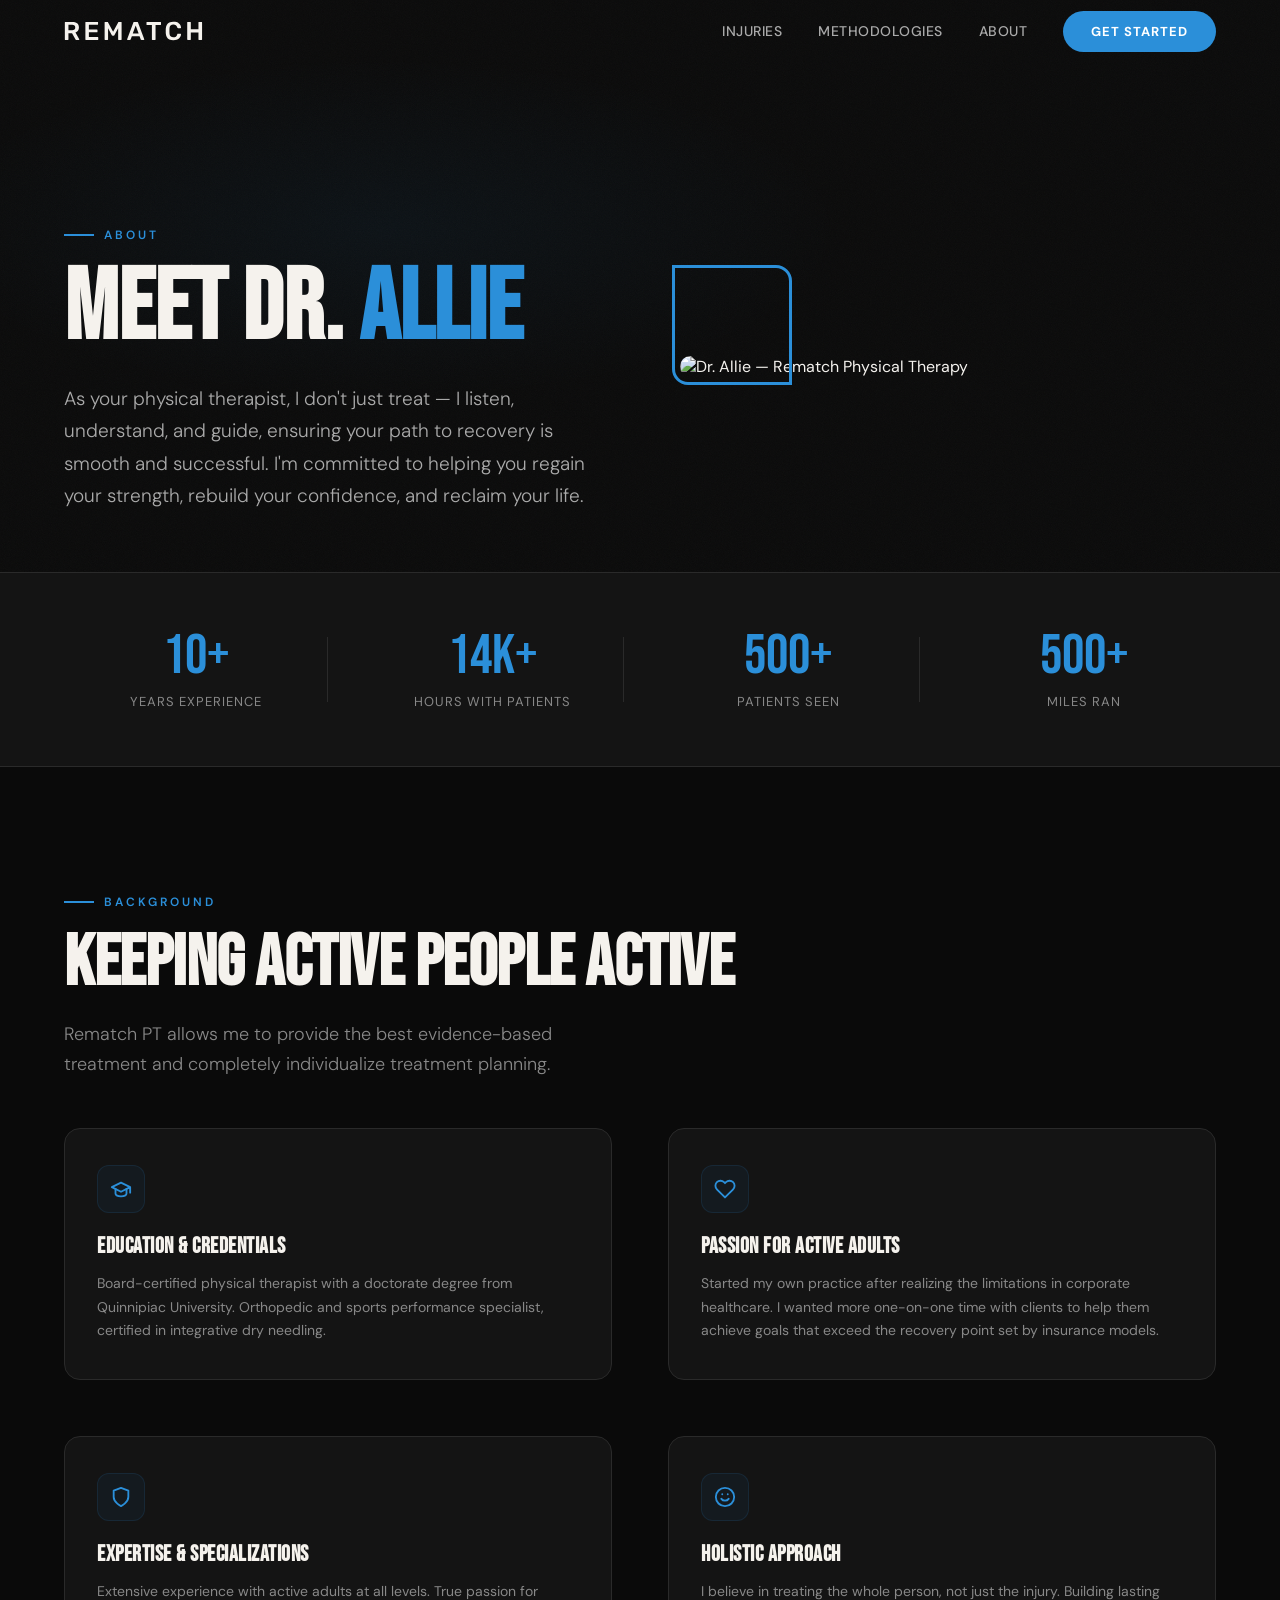
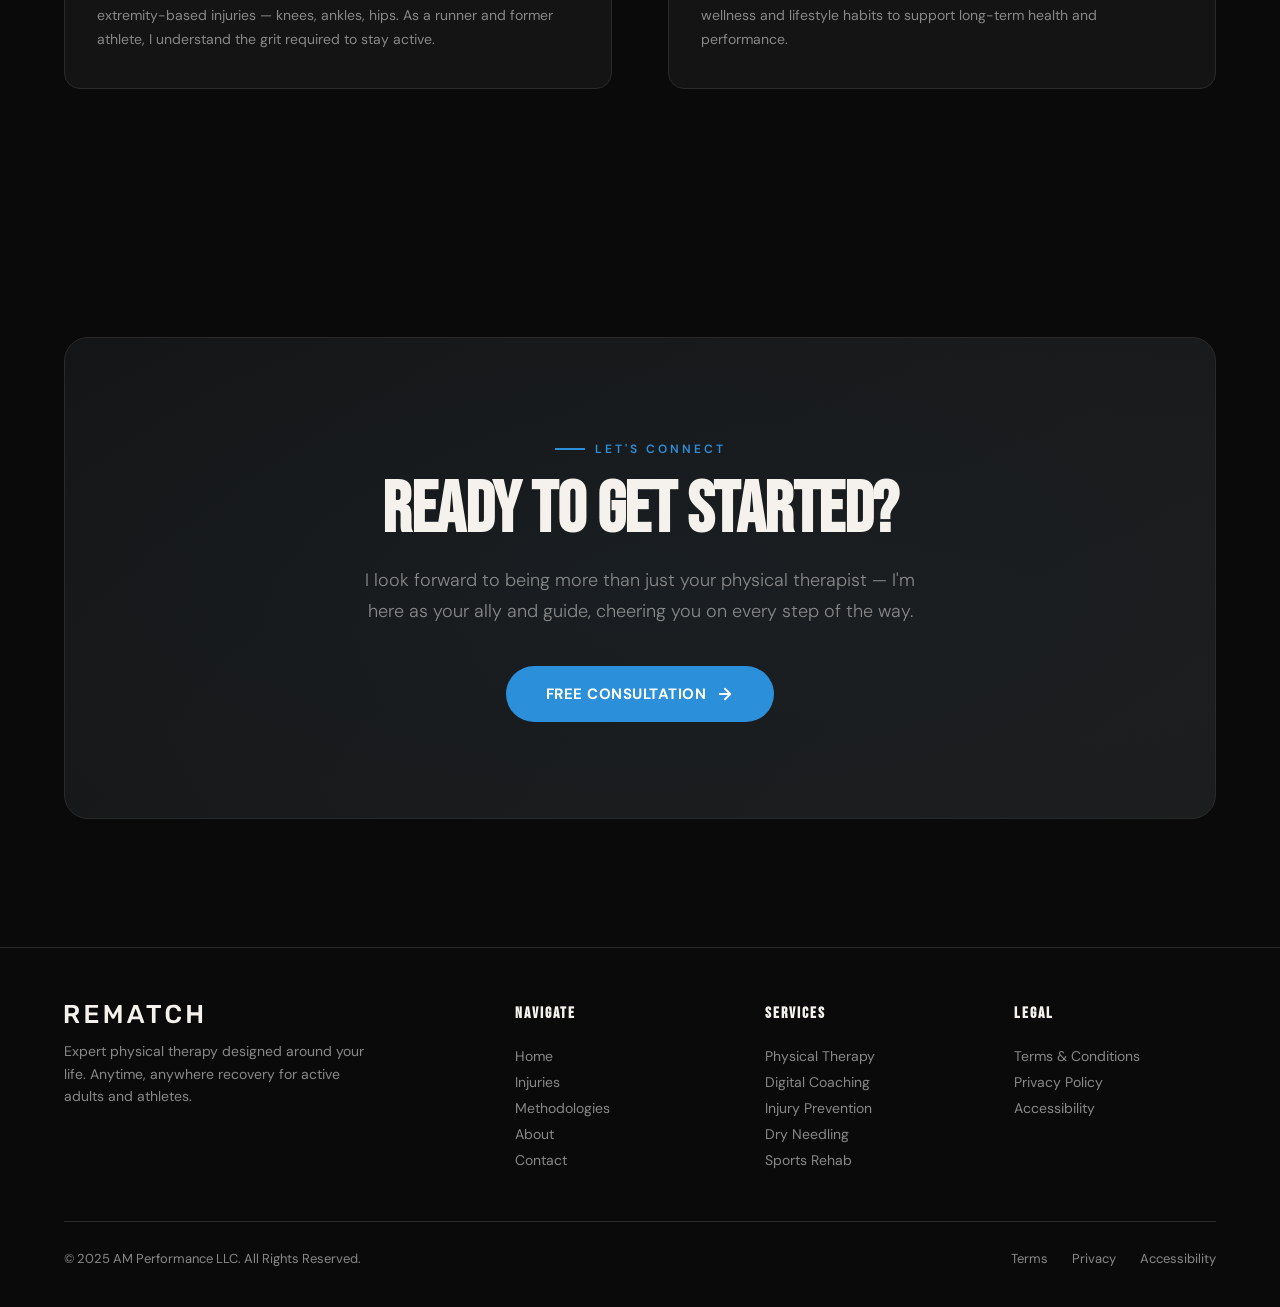
==== commit 7b56bd1d: "Replace text logo with SVG wordmark in cream color Co-Authored-By: Claude Sonnet 4.6 <noreply@anthro" ====
--- a/about.html
+++ b/about.html
@@ -6,13 +6,14 @@
 <title>About — Rematch Physical Therapy</title>
 <link rel="preconnect" href="https://fonts.googleapis.com">
 <link href="https://fonts.googleapis.com/css2?family=Bebas+Neue&family=DM+Sans:ital,wght@0,300;0,400;0,500;0,600;0,700;1,400&display=swap" rel="stylesheet">
+<link rel="icon" type="image/svg+xml" href="images/favicon.svg">
 <link rel="stylesheet" href="styles.css">
 </head>
 <body>
 
 <nav id="mainNav">
   <div class="container">
-    <a href="index.html" class="logo"><span class="logo-mark"></span>REMATCH PT</a>
+    <a href="index.html" class="logo"><img src="images/Rematch-logo-cream.svg" alt="Rematch PT" class="logo-img"></a>
     <ul class="nav-links" id="navLinks">
       <li><a href="injuries.html">Injuries</a></li>
       <li><a href="methodologies.html">Methodologies</a></li>
@@ -120,7 +121,7 @@
 <footer>
   <div class="container">
     <div class="footer-grid">
-    <div class="footer-brand"><a href="index.html" class="logo"><span class="logo-mark"></span>REMATCH PT</a><p>Expert physical therapy designed around your life. Anytime, anywhere recovery for active adults and athletes.</p></div>
+    <div class="footer-brand"><a href="index.html" class="logo"><img src="images/Rematch-logo-cream.svg" alt="Rematch PT" class="logo-img"></a><p>Expert physical therapy designed around your life. Anytime, anywhere recovery for active adults and athletes.</p></div>
     <div class="footer-col"><h5>NAVIGATE</h5><a href="index.html">Home</a><a href="injuries.html">Injuries</a><a href="methodologies.html">Methodologies</a><a href="about.html">About</a><a href="contact.html">Contact</a></div>
       <div class="footer-col"><h5>SERVICES</h5><a href="/injuries">Physical Therapy</a><a href="/injuries">Digital Coaching</a><a href="/injuries">Injury Prevention</a><a href="/injuries">Dry Needling</a><a href="/injuries">Sports Rehab</a></div>
       <div class="footer-col"><h5>LEGAL</h5><a href="/terms">Terms & Conditions</a><a href="/privacy">Privacy Policy</a><a href="/accessibility">Accessibility</a></div>
--- a/styles.css
+++ b/styles.css
@@ -125,22 +125,15 @@
 }
 
 .logo {
-  font-family: var(--font-display);
-  font-size: 28px;
-  letter-spacing: 3px;
   text-decoration: none;
-  color: var(--cream);
-  display: flex;
-  align-items: center;
-  gap: 10px;
-}
-
-.logo-mark {
-  width: 8px;
-  height: 32px;
-  background: var(--accent);
-  border-radius: 2px;
-  display: inline-block;
+  display: flex;
+  align-items: center;
+}
+
+.logo-img {
+  height: 20px;
+  width: auto;
+  display: block;
 }
 
 .nav-links {
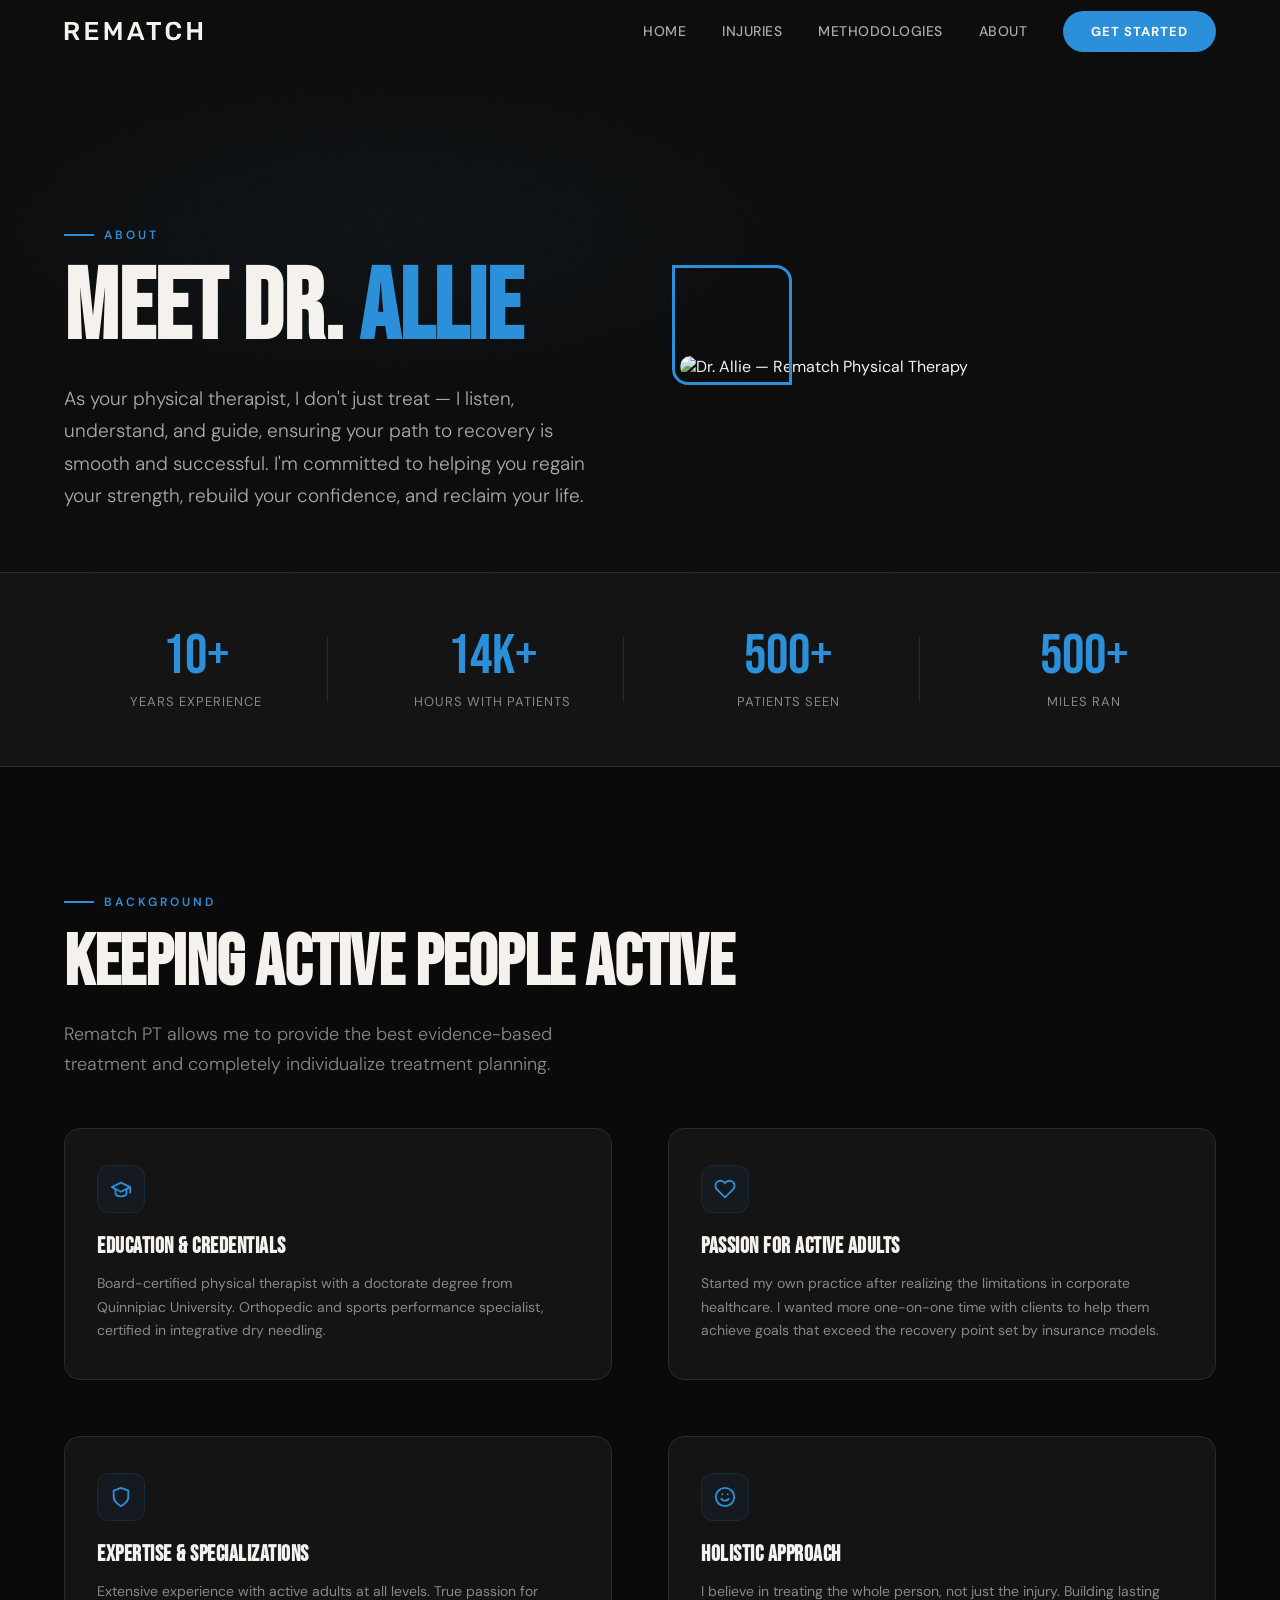
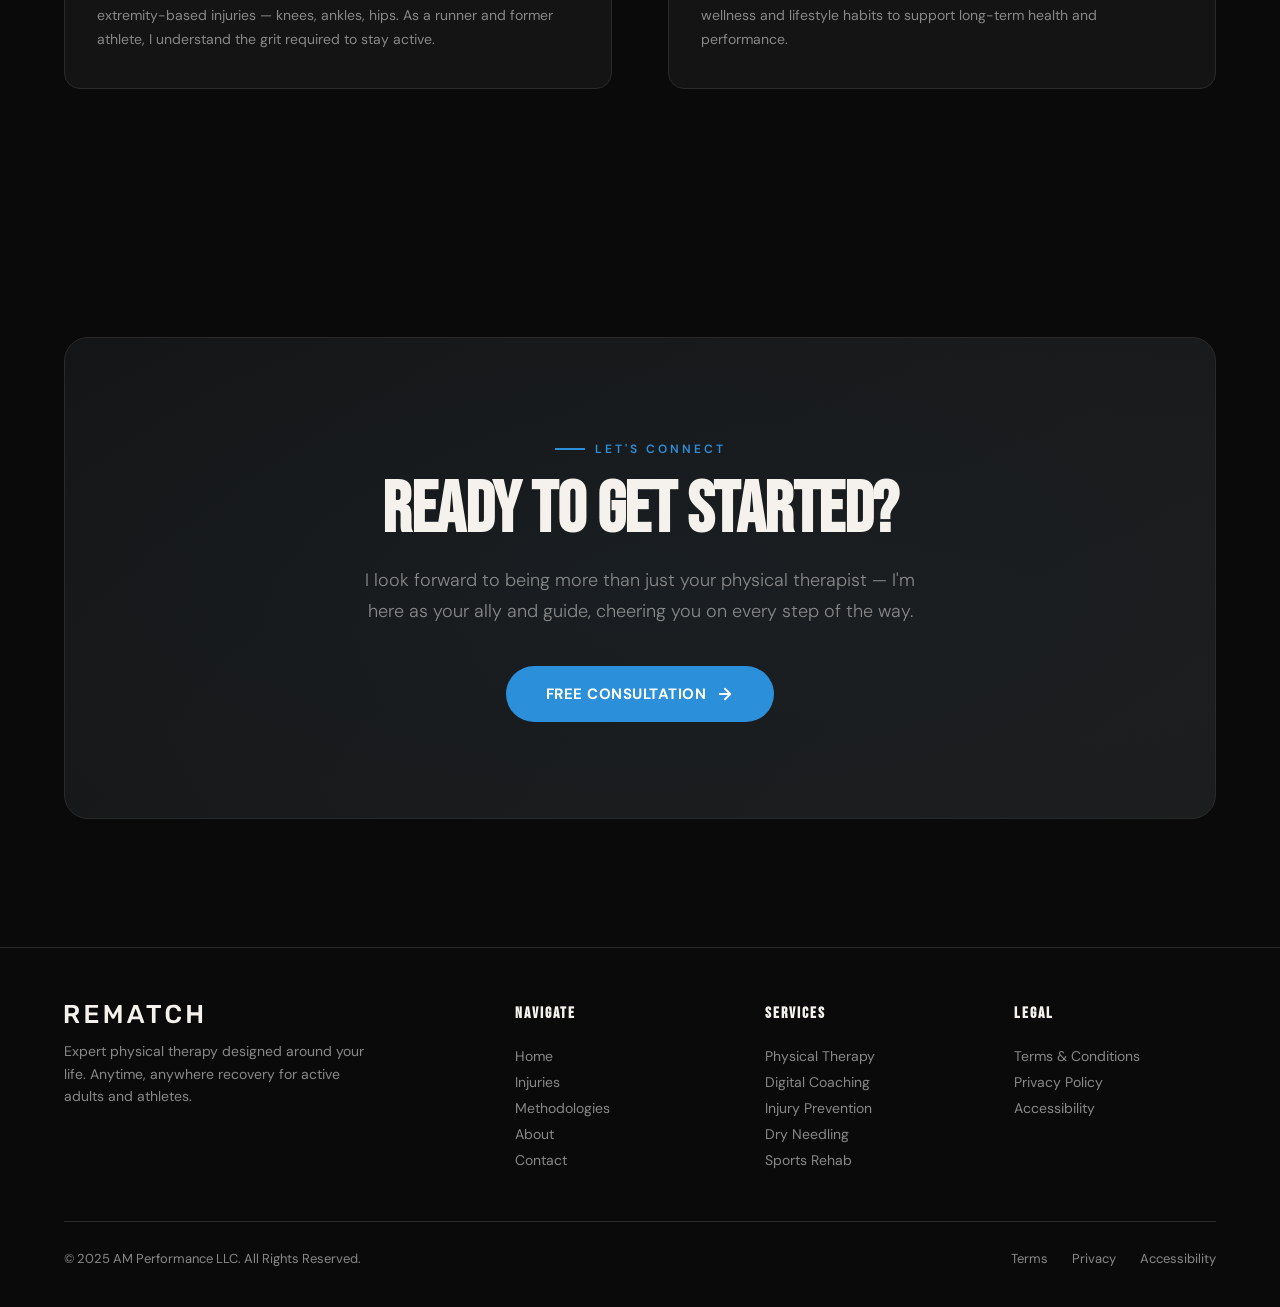
==== commit a8cf6971: "Add Home link to navigation menu Co-Authored-By: Claude Sonnet 4.6 <noreply@anthropic.com>" ====
--- a/about.html
+++ b/about.html
@@ -15,6 +15,7 @@
   <div class="container">
     <a href="index.html" class="logo"><img src="images/Rematch-logo-cream.svg" alt="Rematch PT" class="logo-img"></a>
     <ul class="nav-links" id="navLinks">
+      <li><a href="index.html">Home</a></li>
       <li><a href="injuries.html">Injuries</a></li>
       <li><a href="methodologies.html">Methodologies</a></li>
       <li><a href="about.html">About</a></li>
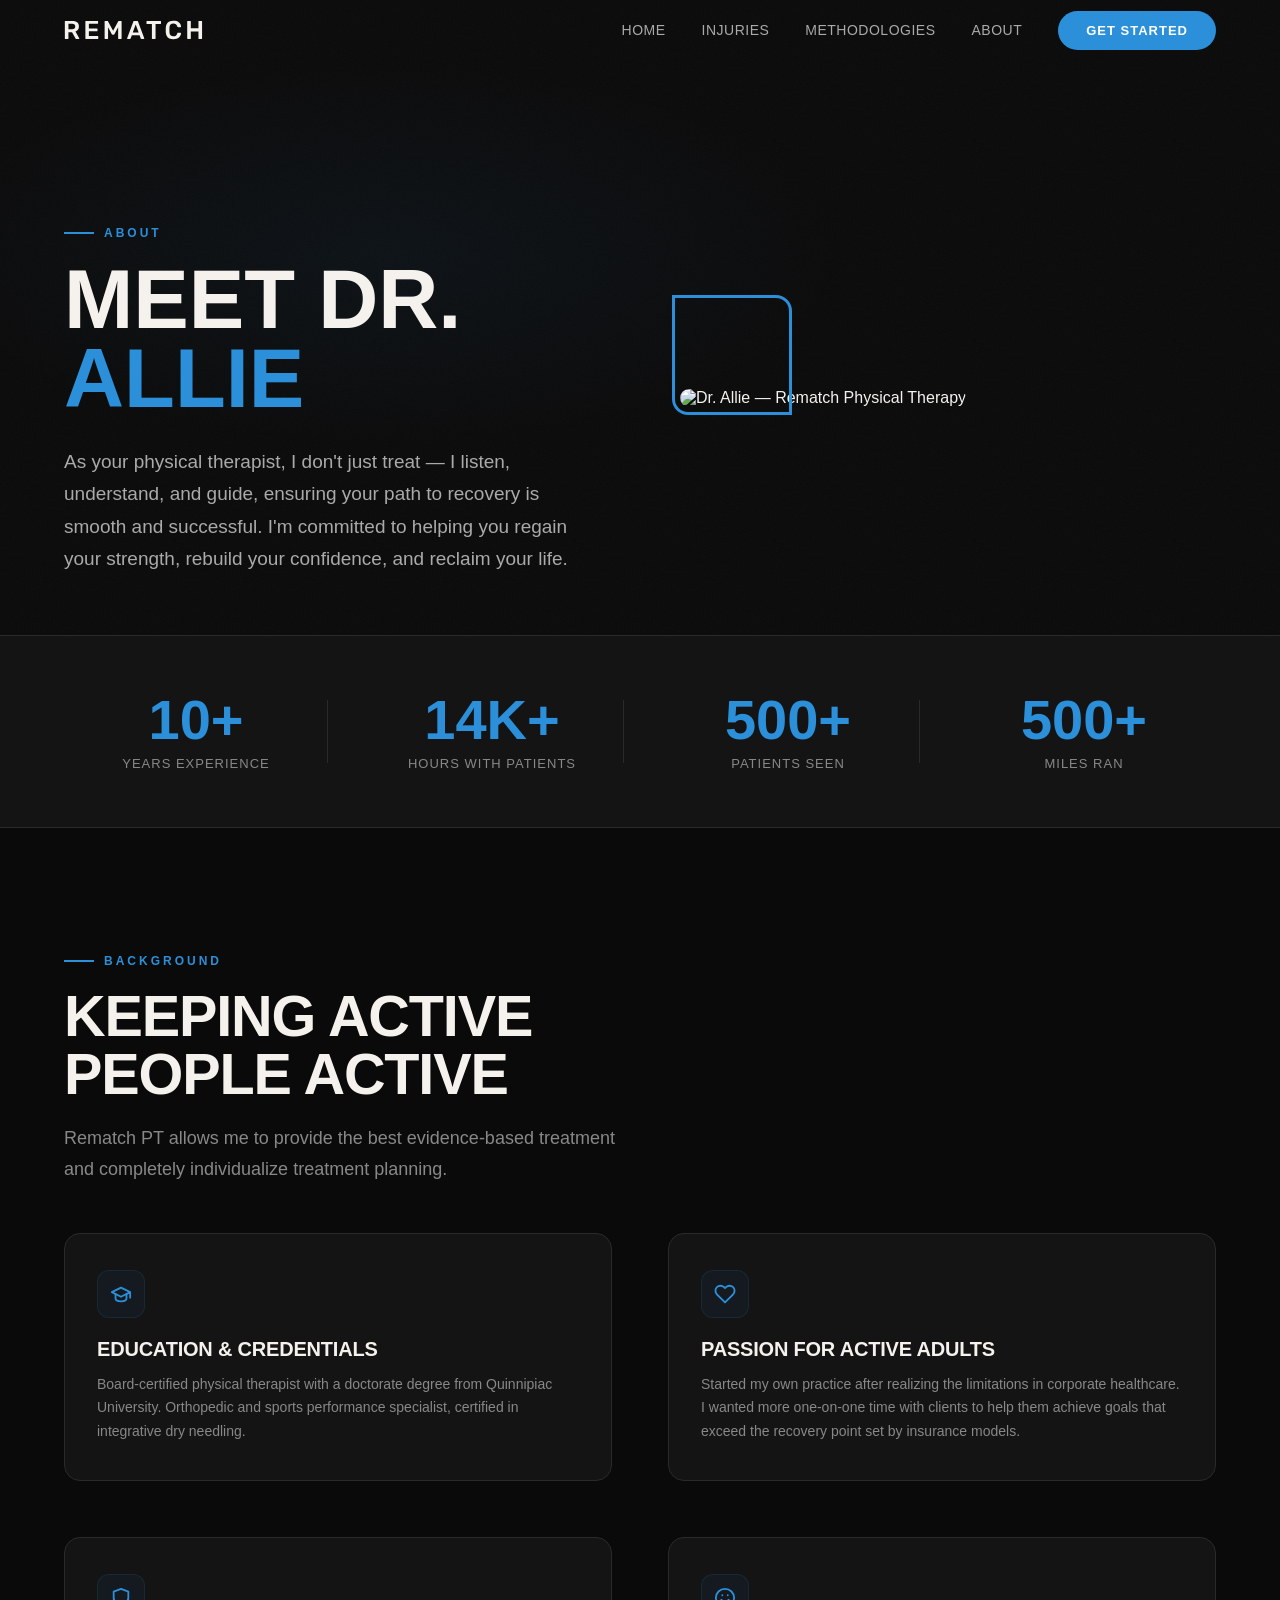
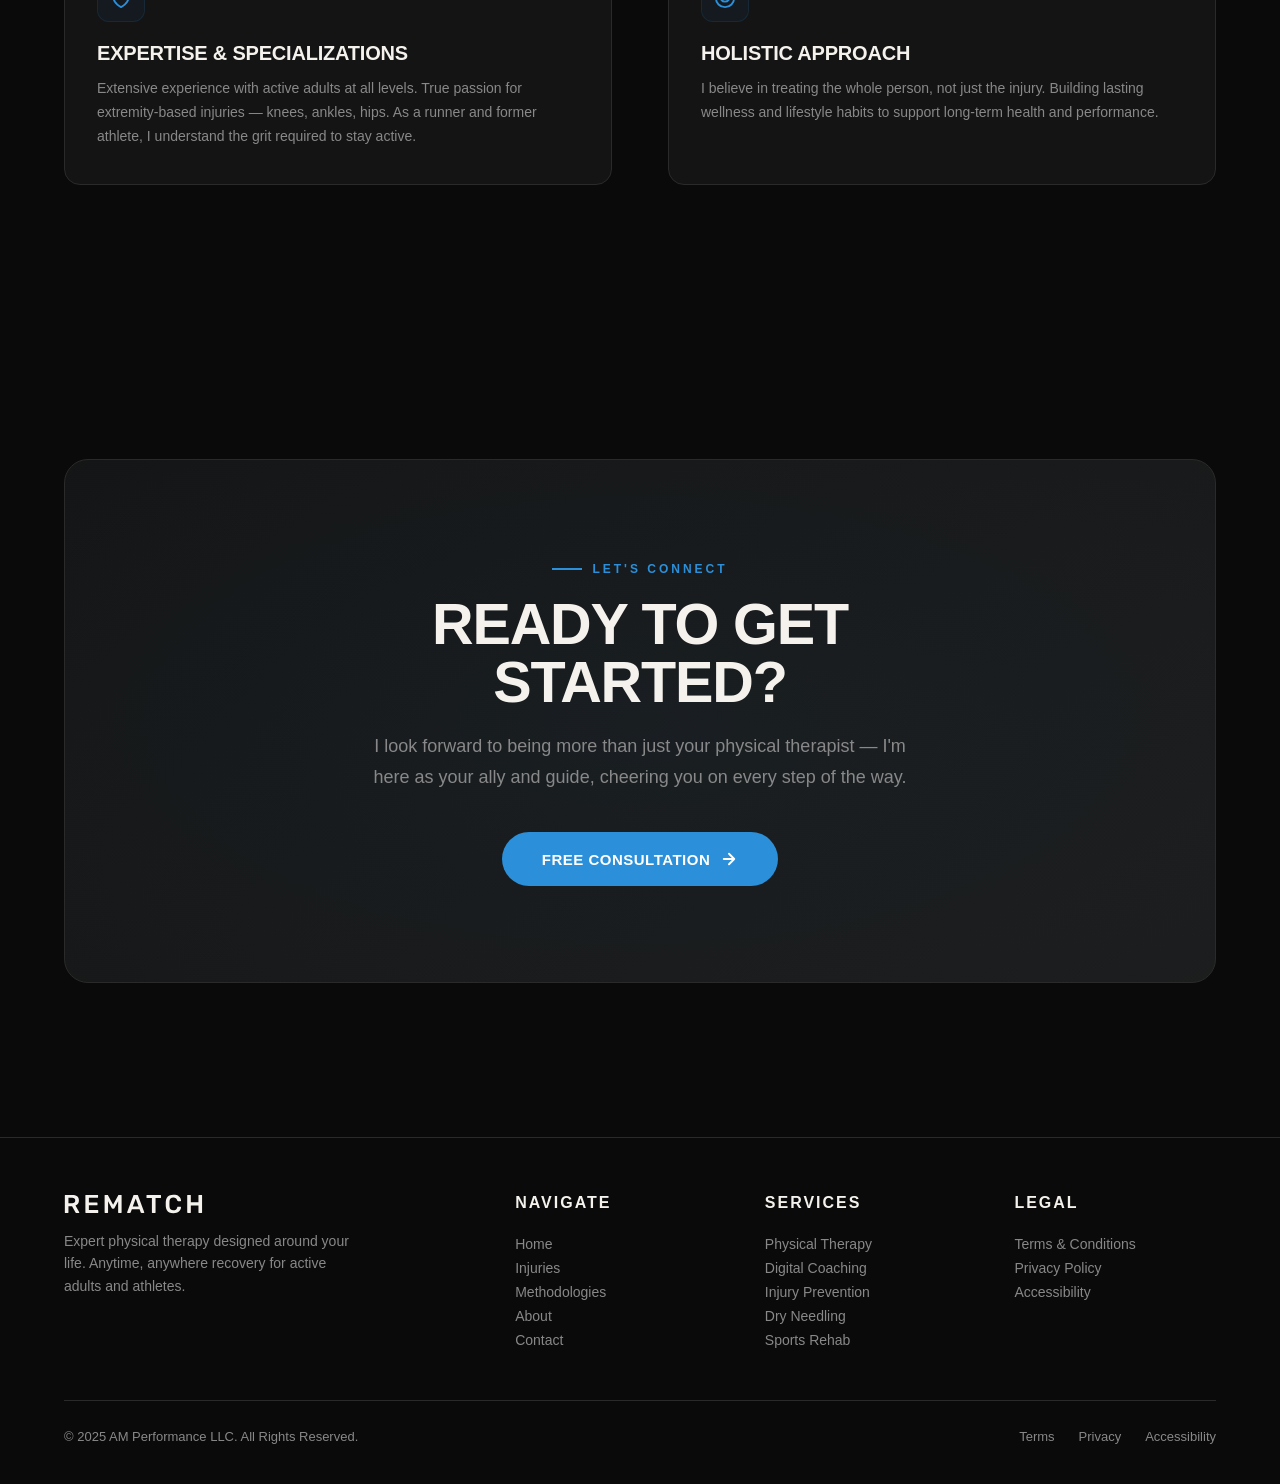
==== commit 8bf0d986: "Switch to Fraktion Sans via @font-face, refine typography for clean Kotcha-style aesthetic - Add @fo" ====
--- a/about.html
+++ b/about.html
@@ -4,8 +4,6 @@
 <meta charset="UTF-8">
 <meta name="viewport" content="width=device-width, initial-scale=1.0">
 <title>About — Rematch Physical Therapy</title>
-<link rel="preconnect" href="https://fonts.googleapis.com">
-<link href="https://fonts.googleapis.com/css2?family=Bebas+Neue&family=DM+Sans:ital,wght@0,300;0,400;0,500;0,600;0,700;1,400&display=swap" rel="stylesheet">
 <link rel="icon" type="image/svg+xml" href="images/favicon.svg">
 <link rel="stylesheet" href="styles.css">
 </head>
--- a/styles.css
+++ b/styles.css
@@ -1,3 +1,36 @@
+/* ═══════════════════════════════════════════════════════════════
+   0. FONTS (@font-face)
+   ═══════════════════════════════════════════════════════════════ */
+@font-face {
+  font-family: 'Fraktion Sans';
+  src: url('fonts/Sans/PPFraktionSans-Light.otf') format('opentype');
+  font-weight: 300;
+  font-style: normal;
+  font-display: swap;
+}
+@font-face {
+  font-family: 'Fraktion Sans';
+  src: url('fonts/Sans/PPFraktionSans-LightItalic.otf') format('opentype');
+  font-weight: 300;
+  font-style: italic;
+  font-display: swap;
+}
+@font-face {
+  font-family: 'Fraktion Sans';
+  src: url('fonts/Sans/PPFraktionSans-Bold.otf') format('opentype');
+  font-weight: 700;
+  font-style: normal;
+  font-display: swap;
+}
+@font-face {
+  font-family: 'Fraktion Sans';
+  src: url('fonts/Sans/PPFraktionSans-BoldItalic.otf') format('opentype');
+  font-weight: 700;
+  font-style: italic;
+  font-display: swap;
+}
+
+
 /* ═══════════════════════════════════════════════════════════════
    REMATCH PT — styles.css
    ═══════════════════════════════════════════════════════════════ */
@@ -37,8 +70,8 @@
   --black-glass: rgba(10, 10, 10, 0.85);
 
   /* ── Typography ── */
-  --font-display: 'Bebas Neue', sans-serif;
-  --font-body:    'DM Sans', sans-serif;
+  --font-display: 'Fraktion Sans', sans-serif;
+  --font-body:    'Fraktion Sans', sans-serif;
 
   /* ── Spacing scale ── */
   --space-xs:  4px;
@@ -77,6 +110,7 @@
   background: var(--black);
   color: var(--cream);
   font-family: var(--font-body);
+  font-weight: 300;
   overflow-x: hidden;
 }
 
@@ -197,7 +231,7 @@
    5. TYPOGRAPHY & SECTION UTILITIES
    ═══════════════════════════════════════════════════════════════ */
 section {
-  padding: clamp(80px, 10vw, 140px) 0;
+  padding: clamp(100px, 12vw, 160px) 0;
 }
 
 .section-eyebrow {
@@ -221,9 +255,10 @@
 
 .section-title {
   font-family: var(--font-display);
-  font-size: clamp(40px, 6vw, 72px);
-  line-height: 0.95;
-  letter-spacing: -0.5px;
+  font-weight: 700;
+  font-size: clamp(32px, 4.5vw, 60px);
+  line-height: 1.0;
+  letter-spacing: -0.02em;
   max-width: 700px;
 }
 
@@ -409,9 +444,10 @@
 
 .hero h1 {
   font-family: var(--font-display);
-  font-size: clamp(60px, 10vw, 140px);
-  line-height: 0.92;
-  letter-spacing: -1px;
+  font-weight: 700;
+  font-size: clamp(48px, 7.5vw, 104px);
+  line-height: 0.95;
+  letter-spacing: -0.03em;
   color: var(--cream);
   max-width: 900px;
   opacity: 0;
@@ -458,6 +494,7 @@
    Update the HTML class names accordingly. */
 .stat-number {
   font-family: var(--font-display);
+  font-weight: 700;
   font-size: 48px;
   color: var(--accent);
   line-height: 1;
@@ -588,8 +625,9 @@
 
 .feature-card h3 {
   font-family: var(--font-display);
-  font-size: 24px;
-  letter-spacing: 0.5px;
+  font-weight: 700;
+  font-size: 20px;
+  letter-spacing: -0.01em;
   margin-bottom: 12px;
 }
 
@@ -631,6 +669,7 @@
 .testimonial-card::before {
   content: '"';
   font-family: var(--font-display);
+  font-weight: 700;
   font-size: 80px;
   color: var(--accent);
   opacity: 0.15;
@@ -667,6 +706,7 @@
   align-items: center;
   justify-content: center;
   font-family: var(--font-display);
+  font-weight: 700;
   font-size: 18px;
   color: var(--accent);
 }
@@ -719,8 +759,9 @@
 
 .system-col-label {
   font-family: var(--font-display);
-  font-size: 20px;
-  letter-spacing: 2px;
+  font-weight: 700;
+  font-size: 13px;
+  letter-spacing: 0.12em;
   text-transform: uppercase;
   margin-bottom: var(--space-sm);
   display: flex;
@@ -827,9 +868,10 @@
 
 .page-hero h1 {
   font-family: var(--font-display);
-  font-size: clamp(52px, 8vw, 100px);
-  line-height: 0.92;
-  letter-spacing: -1px;
+  font-weight: 700;
+  font-size: clamp(44px, 6.5vw, 88px);
+  line-height: 0.95;
+  letter-spacing: -0.03em;
   opacity: 0;
   animation: fadeUp 0.8s 0.4s forwards;
 }
@@ -901,8 +943,9 @@
 
 .body-card h3 {
   font-family: var(--font-display);
-  font-size: 22px;
-  letter-spacing: 0.5px;
+  font-weight: 700;
+  font-size: 20px;
+  letter-spacing: -0.01em;
   margin-bottom: var(--space-sm);
 }
 
@@ -963,8 +1006,9 @@
 
 .service-body h3 {
   font-family: var(--font-display);
-  font-size: 26px;
-  letter-spacing: 0.5px;
+  font-weight: 700;
+  font-size: 22px;
+  letter-spacing: -0.01em;
   margin-bottom: 10px;
 }
 
@@ -1004,8 +1048,9 @@
 
 .about-hero-content h1 {
   font-family: var(--font-display);
-  font-size: clamp(56px, 8vw, 100px);
-  line-height: 0.92;
+  font-weight: 700;
+  font-size: clamp(44px, 6.5vw, 88px);
+  line-height: 0.95;
   opacity: 0;
   animation: fadeUp 0.8s 0.4s forwards;
 }
@@ -1127,8 +1172,9 @@
 
 .bio-card h3 {
   font-family: var(--font-display);
-  font-size: 22px;
-  letter-spacing: 0.5px;
+  font-weight: 700;
+  font-size: 20px;
+  letter-spacing: -0.01em;
   margin-bottom: 12px;
 }
 
@@ -1178,6 +1224,7 @@
   align-items: center;
   justify-content: center;
   font-family: var(--font-display);
+  font-weight: 700;
   font-size: 32px;
   color: var(--accent);
   margin: 0 auto var(--space-lg);
@@ -1185,8 +1232,9 @@
 
 .step h3 {
   font-family: var(--font-display);
-  font-size: 22px;
-  letter-spacing: 0.5px;
+  font-weight: 700;
+  font-size: 18px;
+  letter-spacing: -0.01em;
   margin-bottom: 10px;
 }
 
@@ -1228,8 +1276,9 @@
 
 .col-label {
   font-family: var(--font-display);
-  font-size: 20px;
-  letter-spacing: 1px;
+  font-weight: 700;
+  font-size: 16px;
+  letter-spacing: -0.01em;
 }
 
 .col-label.rematch { color: var(--accent); }
@@ -1317,8 +1366,9 @@
 
 .contact-info h1 {
   font-family: var(--font-display);
-  font-size: clamp(56px, 8vw, 100px);
-  line-height: 0.92;
+  font-weight: 700;
+  font-size: clamp(44px, 6.5vw, 88px);
+  line-height: 0.95;
   margin-bottom: var(--space-lg);
 }
 
@@ -1360,8 +1410,9 @@
 
 .contact-form-wrap h2 {
   font-family: var(--font-display);
-  font-size: 32px;
-  letter-spacing: 1px;
+  font-weight: 700;
+  font-size: 28px;
+  letter-spacing: -0.02em;
   margin-bottom: var(--space-sm);
 }
 
@@ -1495,6 +1546,7 @@
 
 .footer-col h5 {
   font-family: var(--font-display);
+  font-weight: 700;
   font-size: 16px;
   letter-spacing: 2px;
   margin-bottom: 20px;
@@ -1603,7 +1655,7 @@
     z-index: 99;
   }
 
-  .nav-links.open a { font-size: 24px; color: var(--cream); }
+  .nav-links.open a { font-size: clamp(28px, 6vw, 40px); font-weight: 700; letter-spacing: -0.02em; color: var(--cream); }
 
   /* Index */
   .hero h1       { font-size: clamp(48px, 12vw, 80px); }
